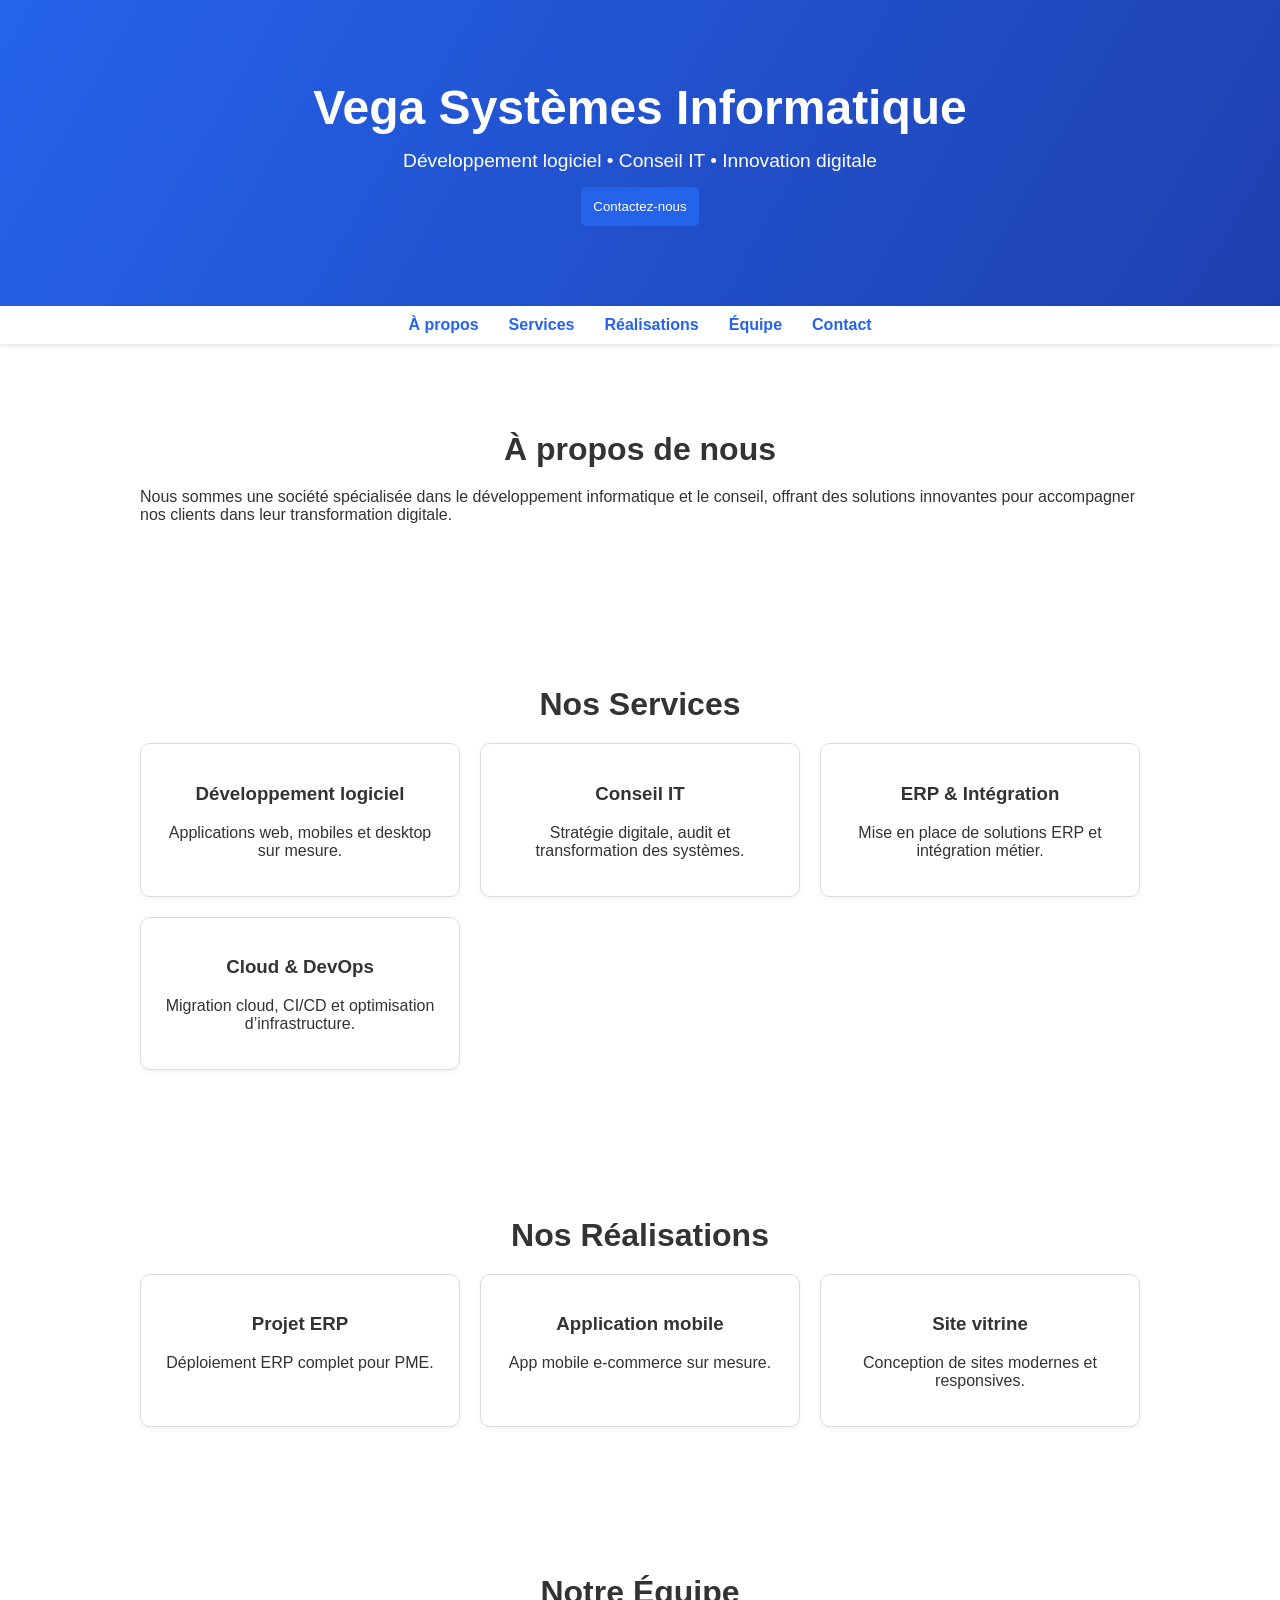
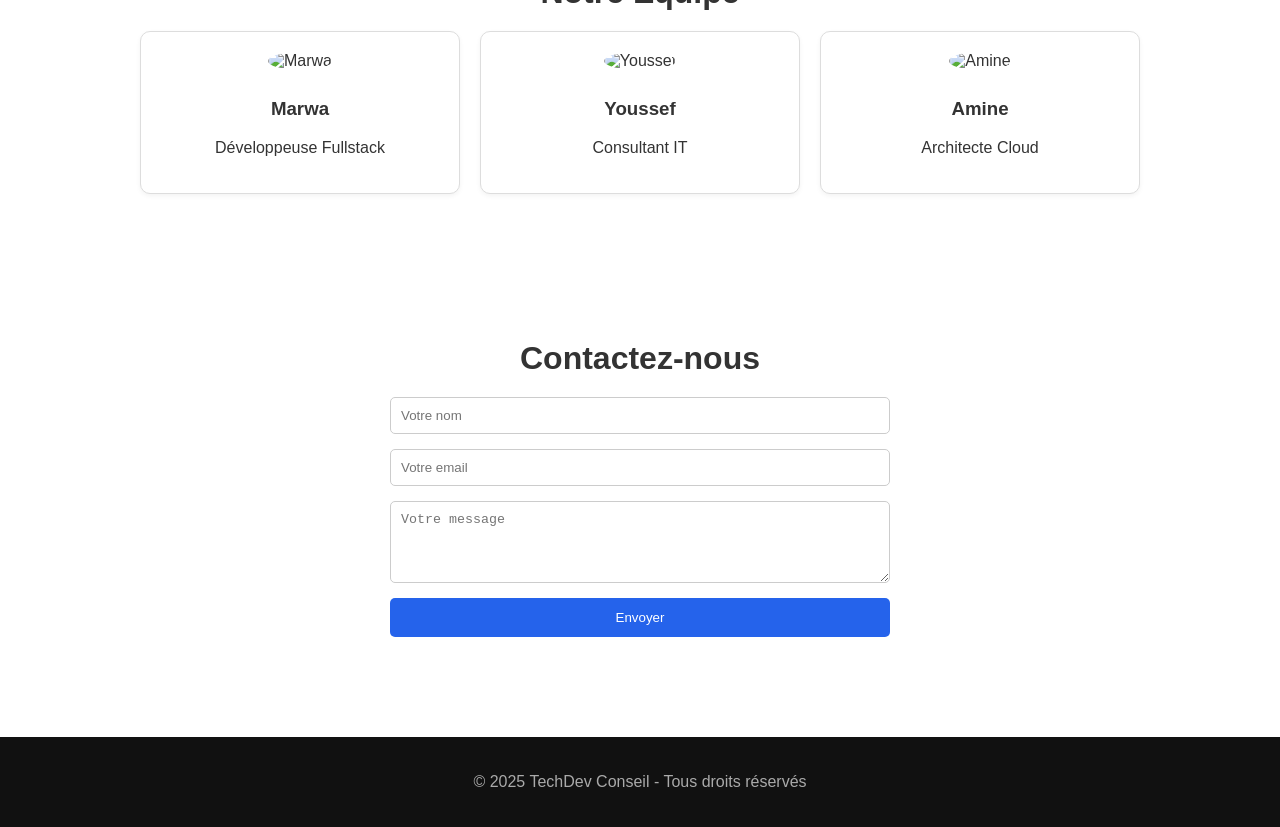
==== index.html @ 8010cc2e "Add files via upload" ====
<!DOCTYPE html>
<html lang="fr">
<head>
  <meta charset="UTF-8" />
  <meta name="viewport" content="width=device-width, initial-scale=1.0"/>
  <title>Vega Systèmes Informatique - Développement & Conseil IT</title>
  <style>
    body { margin:0; font-family: Arial, sans-serif; color:#333; }
    header { background:linear-gradient(120deg,#2563eb,#1e40af); color:white; padding:80px 20px; text-align:center; }
    header h1 { font-size:3em; margin:0; }
    header p { font-size:1.2em; margin:15px 0; }
    nav { position:sticky; top:0; background:white; box-shadow:0 2px 4px rgba(0,0,0,0.1); }
    nav ul { list-style:none; margin:0; padding:10px; display:flex; justify-content:center; }
    nav li { margin:0 15px; }
    nav a { text-decoration:none; color:#2563eb; font-weight:bold; }
    section { padding:60px 20px; max-width:1000px; margin:auto; }
    section h2 { text-align:center; font-size:2em; margin-bottom:20px; }
    .services, .portfolio, .team { display:grid; grid-template-columns:repeat(auto-fit,minmax(250px,1fr)); gap:20px; }
    .card { border:1px solid #ddd; border-radius:10px; padding:20px; text-align:center; background:white; box-shadow:0 2px 5px rgba(0,0,0,0.05); }
    .team img { width:100px; height:100px; border-radius:50%; object-fit:cover; margin-bottom:10px; }
    form { display:grid; gap:15px; max-width:500px; margin:auto; }
    input, textarea { padding:10px; border:1px solid #ccc; border-radius:5px; }
    button { padding:12px; background:#2563eb; color:white; border:none; border-radius:5px; cursor:pointer; }
    button:hover { background:#1e40af; }
    footer { background:#111; color:#aaa; text-align:center; padding:20px; margin-top:40px; }
  </style>
</head>
<body>

  <!-- Hero -->
  <header>
    <h1>Vega Systèmes Informatique</h1>
    <p>Développement logiciel • Conseil IT • Innovation digitale</p>
    <a href="#contact"><button>Contactez-nous</button></a>
  </header>

  <!-- Navigation -->
  <nav>
    <ul>
      <li><a href="#about">À propos</a></li>
      <li><a href="#services">Services</a></li>
      <li><a href="#portfolio">Réalisations</a></li>
      <li><a href="#team">Équipe</a></li>
      <li><a href="#contact">Contact</a></li>
    </ul>
  </nav>

  <!-- À propos -->
  <section id="about">
    <h2>À propos de nous</h2>
    <p>
      Nous sommes une société spécialisée dans le développement informatique et le conseil,
      offrant des solutions innovantes pour accompagner nos clients dans leur transformation digitale.
    </p>
  </section>

  <!-- Services -->
  <section id="services">
    <h2>Nos Services</h2>
    <div class="services">
      <div class="card">
        <h3>Développement logiciel</h3>
        <p>Applications web, mobiles et desktop sur mesure.</p>
      </div>
      <div class="card">
        <h3>Conseil IT</h3>
        <p>Stratégie digitale, audit et transformation des systèmes.</p>
      </div>
      <div class="card">
        <h3>ERP & Intégration</h3>
        <p>Mise en place de solutions ERP et intégration métier.</p>
      </div>
      <div class="card">
        <h3>Cloud & DevOps</h3>
        <p>Migration cloud, CI/CD et optimisation d’infrastructure.</p>
      </div>
    </div>
  </section>

  <!-- Portfolio -->
  <section id="portfolio">
    <h2>Nos Réalisations</h2>
    <div class="portfolio">
      <div class="card"><h3>Projet ERP</h3><p>Déploiement ERP complet pour PME.</p></div>
      <div class="card"><h3>Application mobile</h3><p>App mobile e-commerce sur mesure.</p></div>
      <div class="card"><h3>Site vitrine</h3><p>Conception de sites modernes et responsives.</p></div>
    </div>
  </section>

  <!-- Équipe -->
  <section id="team">
    <h2>Notre Équipe</h2>
    <div class="team">
      <div class="card">
        <img src="team1.jpg" alt="Marwa">
        <h3>Marwa</h3>
        <p>Développeuse Fullstack</p>
      </div>
      <div class="card">
        <img src="team2.jpg" alt="Youssef">
        <h3>Youssef</h3>
        <p>Consultant IT</p>
      </div>
      <div class="card">
        <img src="team3.jpg" alt="Amine">
        <h3>Amine</h3>
        <p>Architecte Cloud</p>
      </div>
    </div>
  </section>

  <!-- Contact -->
  <section id="contact">
    <h2>Contactez-nous</h2>
    <form>
      <input type="text" placeholder="Votre nom" required />
      <input type="email" placeholder="Votre email" required />
      <textarea placeholder="Votre message" rows="4"></textarea>
      <button type="submit">Envoyer</button>
    </form>
  </section>

  <!-- Footer -->
  <footer>
    <p>© 2025 TechDev Conseil - Tous droits réservés</p>
  </footer>

</body>
</html>
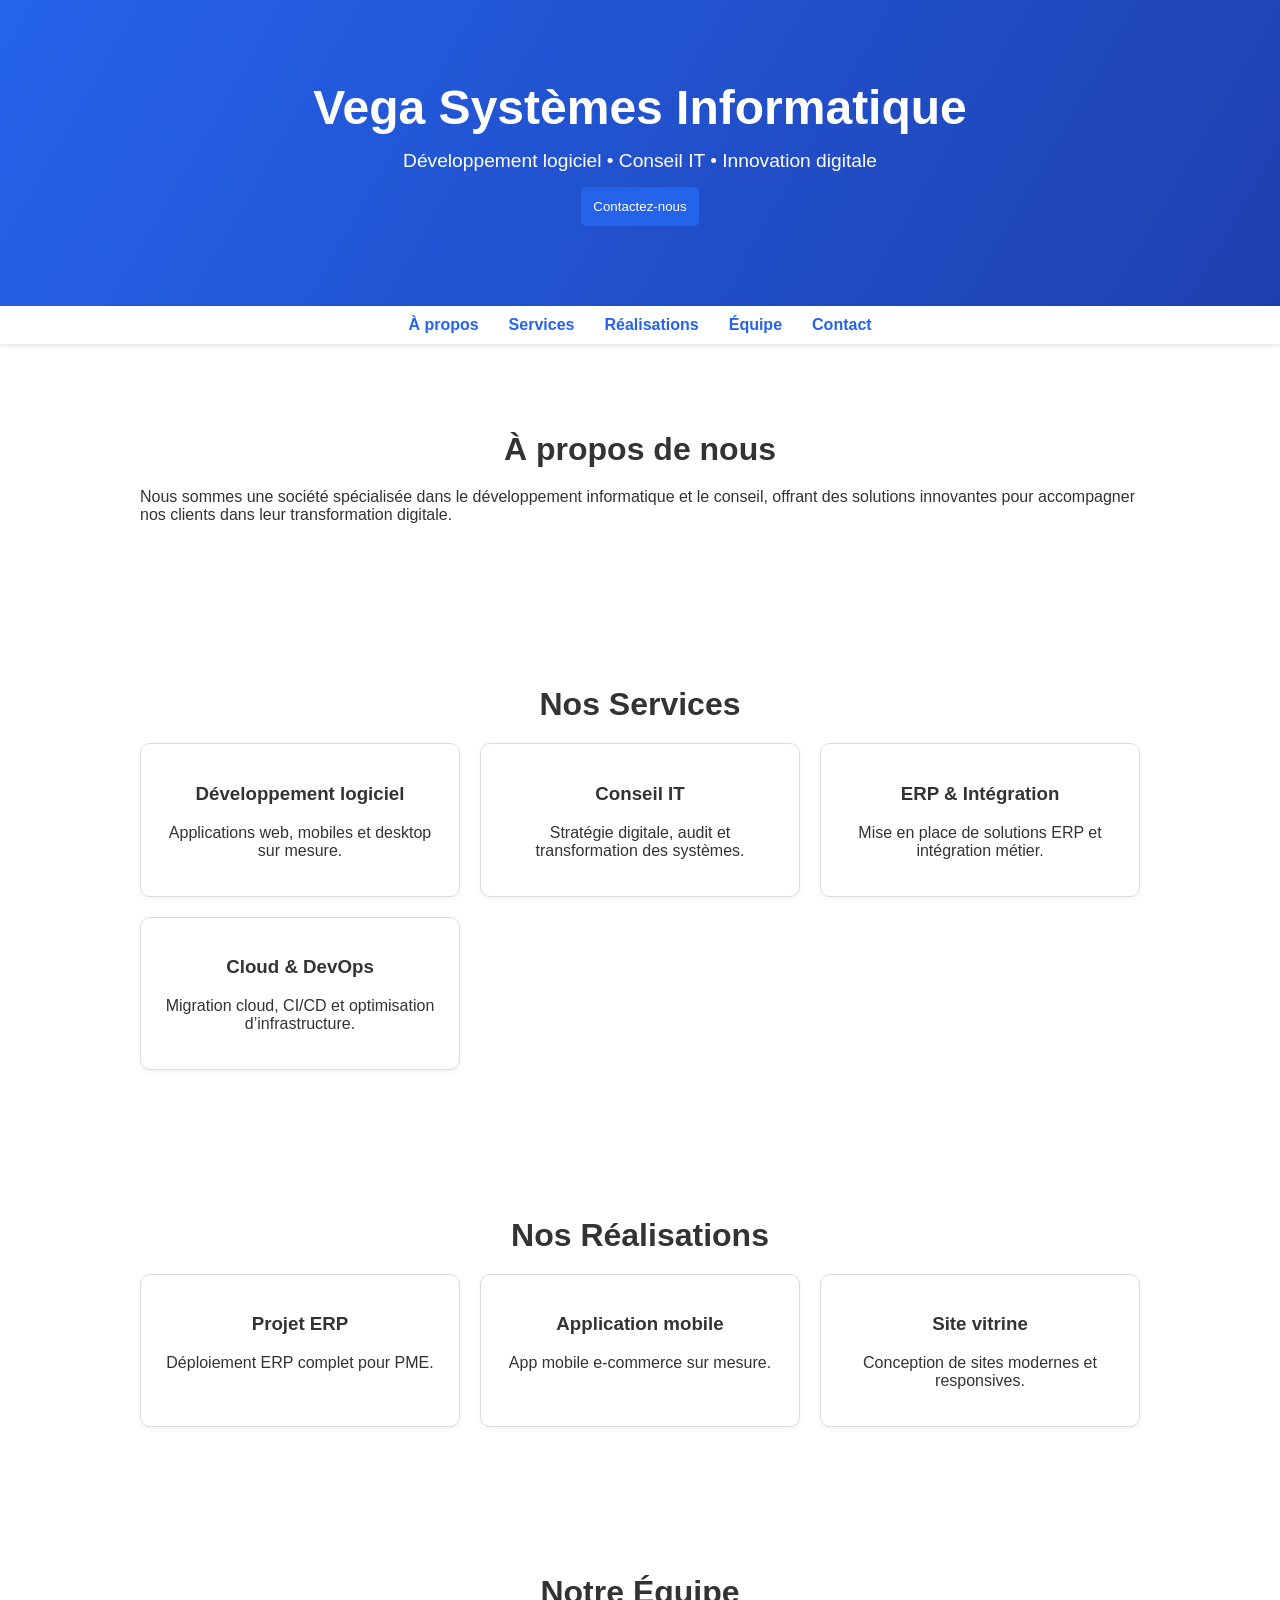
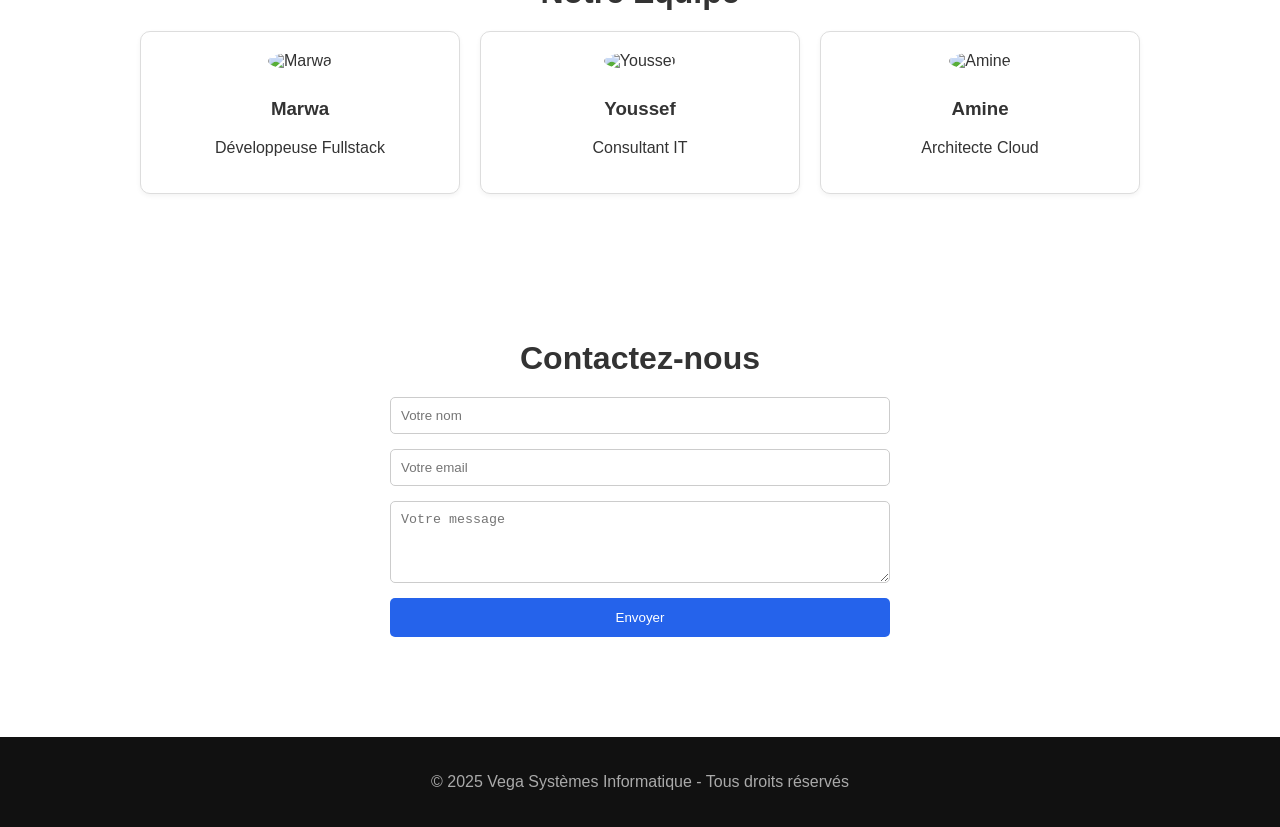
==== commit 681a9d02: "Modifier le tous droits" ====
--- a/index.html
+++ b/index.html
@@ -122,7 +122,7 @@
 
   <!-- Footer -->
   <footer>
-    <p>© 2025 TechDev Conseil - Tous droits réservés</p>
+    <p>© 2025 Vega Systèmes Informatique - Tous droits réservés</p>
   </footer>
 
 </body>
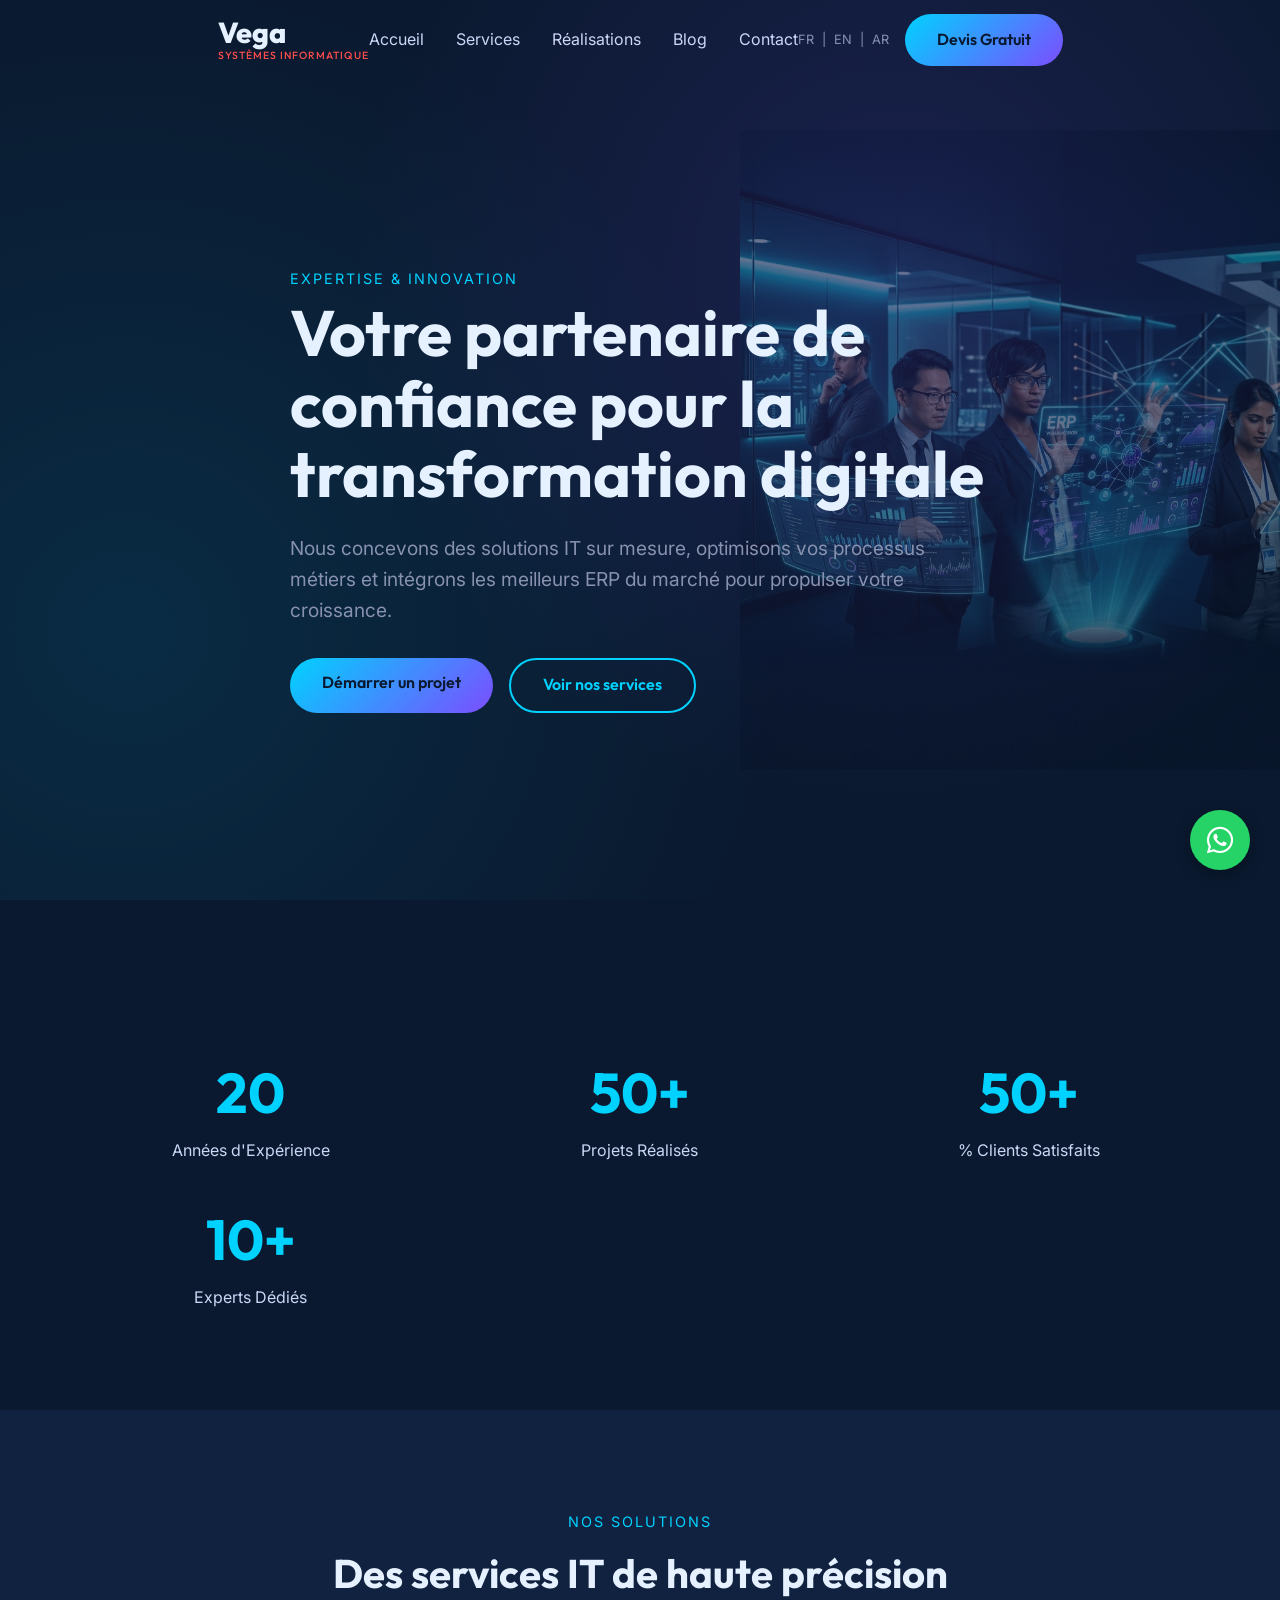
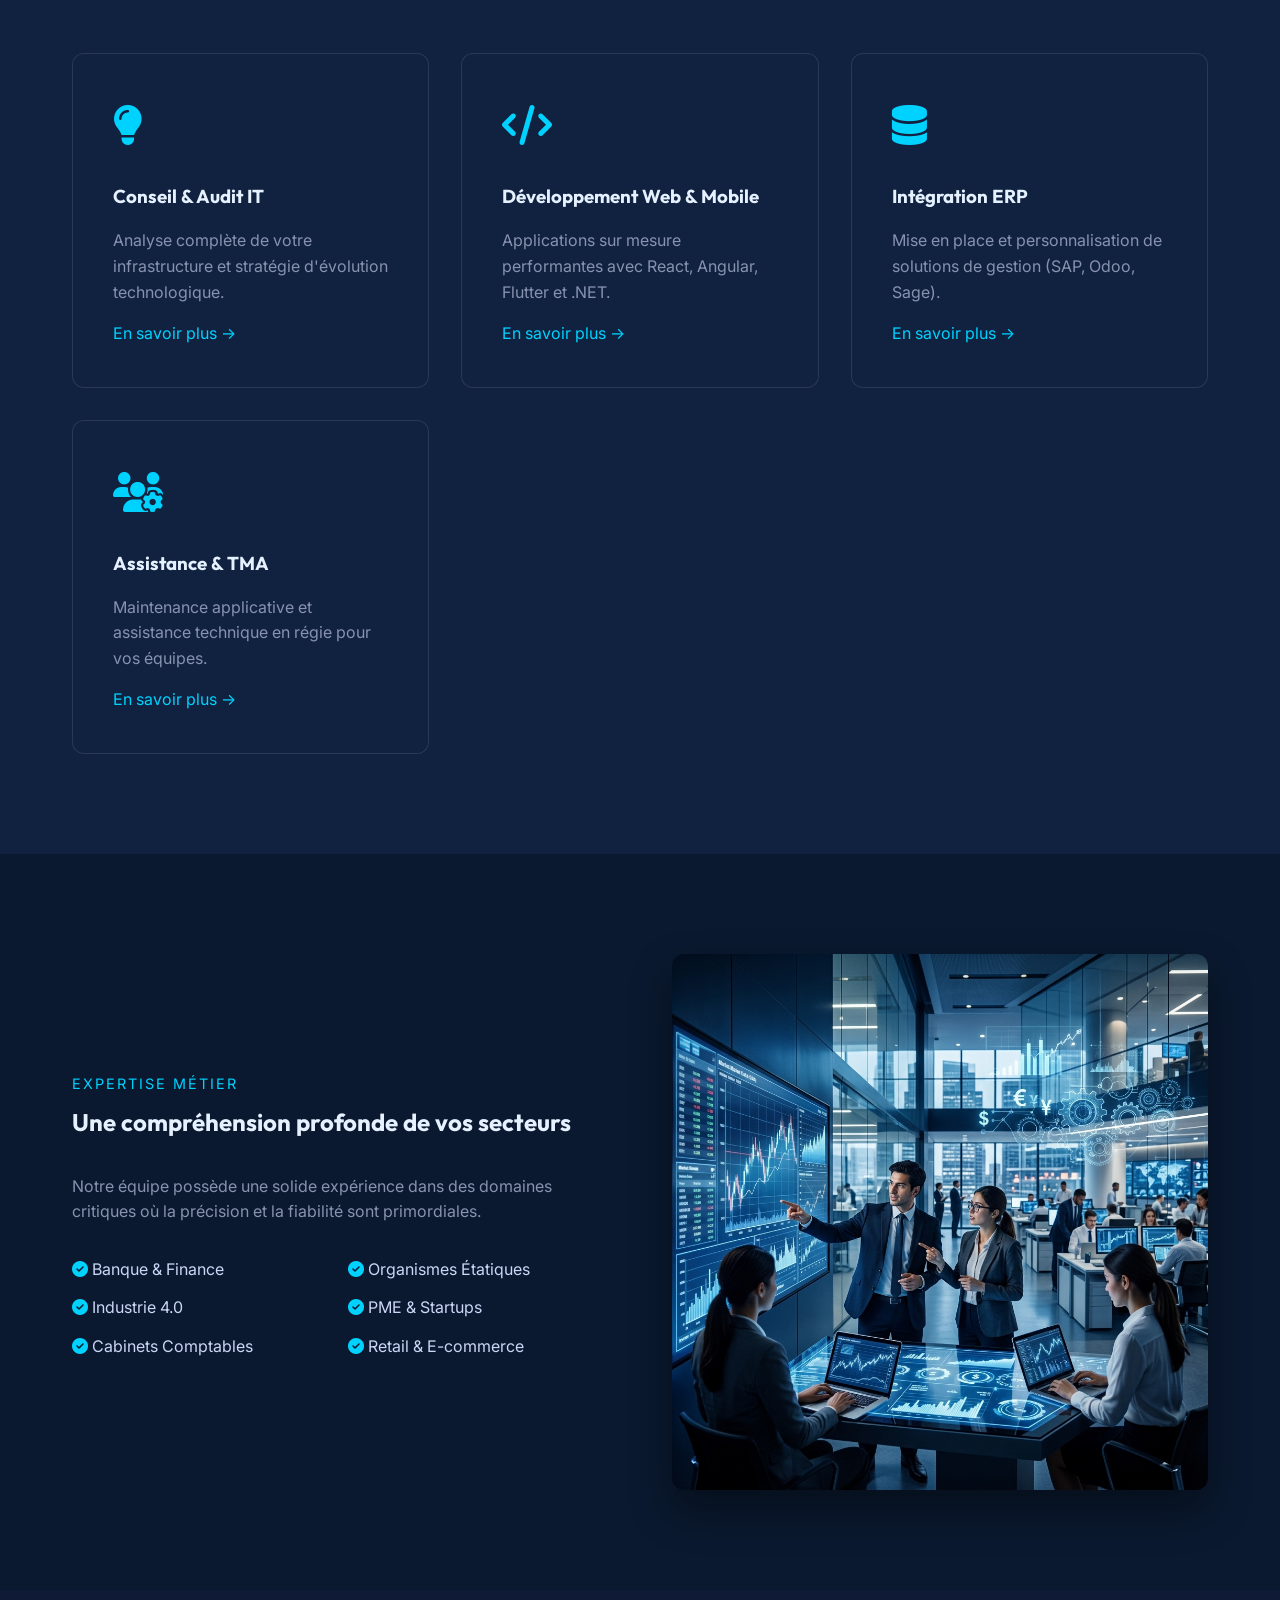
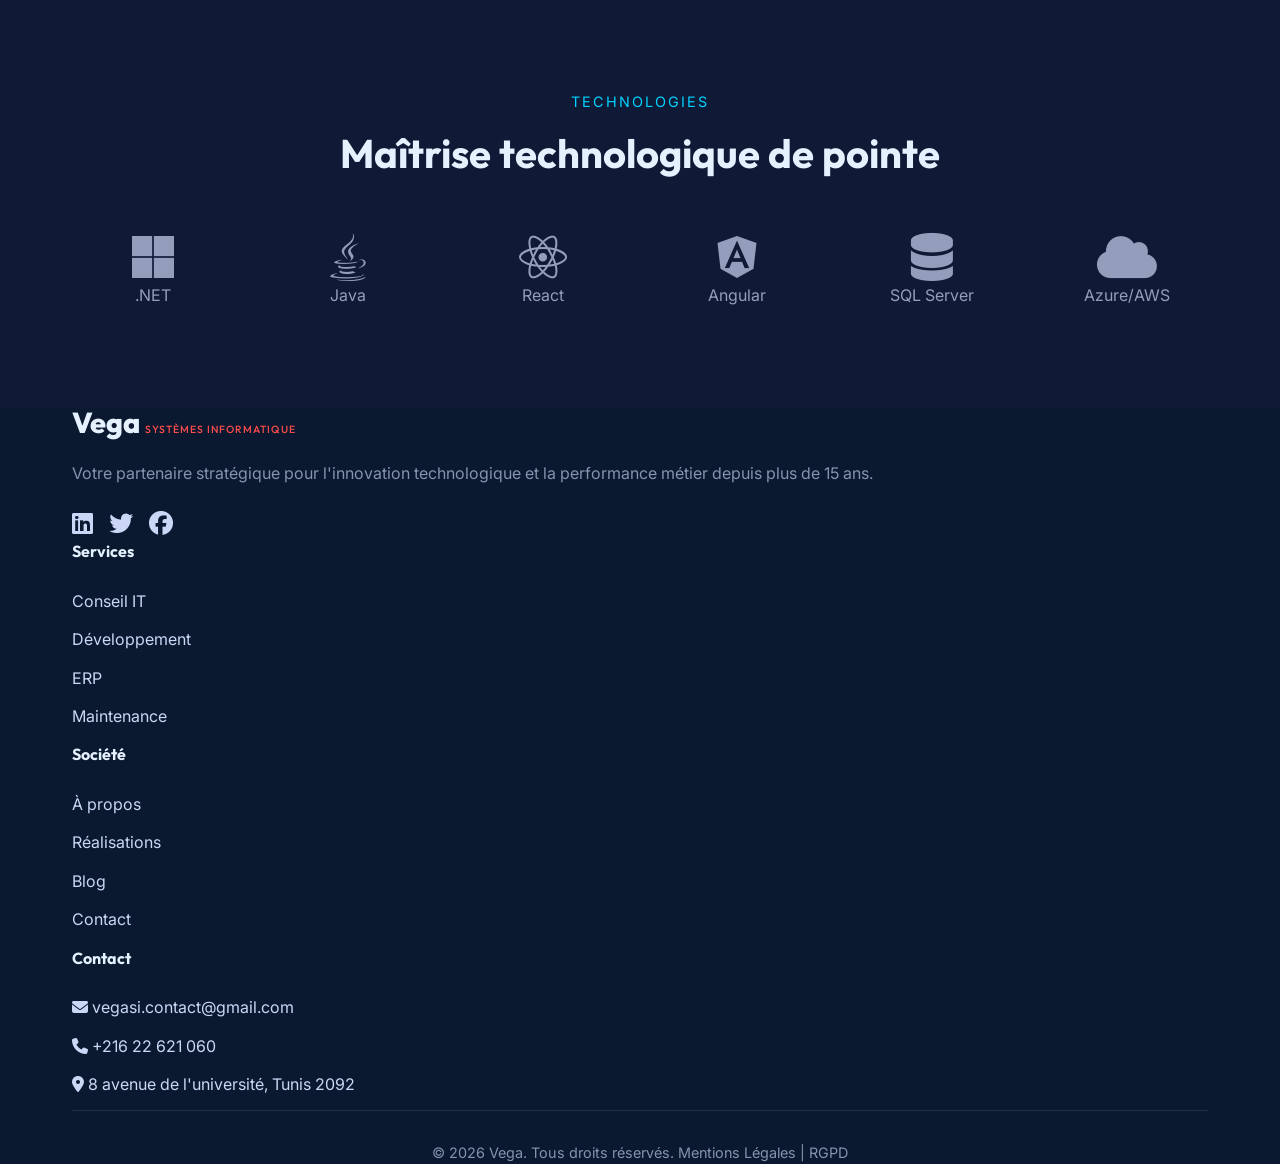
==== commit df2f933c: "modifier de site vega" ====
--- a/index.html
+++ b/index.html
@@ -1,129 +1,295 @@
-<!DOCTYPE html>
-<html lang="fr">
-<head>
-  <meta charset="UTF-8" />
-  <meta name="viewport" content="width=device-width, initial-scale=1.0"/>
-  <title>Vega Systèmes Informatique - Développement & Conseil IT</title>
-  <style>
-    body { margin:0; font-family: Arial, sans-serif; color:#333; }
-    header { background:linear-gradient(120deg,#2563eb,#1e40af); color:white; padding:80px 20px; text-align:center; }
-    header h1 { font-size:3em; margin:0; }
-    header p { font-size:1.2em; margin:15px 0; }
-    nav { position:sticky; top:0; background:white; box-shadow:0 2px 4px rgba(0,0,0,0.1); }
-    nav ul { list-style:none; margin:0; padding:10px; display:flex; justify-content:center; }
-    nav li { margin:0 15px; }
-    nav a { text-decoration:none; color:#2563eb; font-weight:bold; }
-    section { padding:60px 20px; max-width:1000px; margin:auto; }
-    section h2 { text-align:center; font-size:2em; margin-bottom:20px; }
-    .services, .portfolio, .team { display:grid; grid-template-columns:repeat(auto-fit,minmax(250px,1fr)); gap:20px; }
-    .card { border:1px solid #ddd; border-radius:10px; padding:20px; text-align:center; background:white; box-shadow:0 2px 5px rgba(0,0,0,0.05); }
-    .team img { width:100px; height:100px; border-radius:50%; object-fit:cover; margin-bottom:10px; }
-    form { display:grid; gap:15px; max-width:500px; margin:auto; }
-    input, textarea { padding:10px; border:1px solid #ccc; border-radius:5px; }
-    button { padding:12px; background:#2563eb; color:white; border:none; border-radius:5px; cursor:pointer; }
-    button:hover { background:#1e40af; }
-    footer { background:#111; color:#aaa; text-align:center; padding:20px; margin-top:40px; }
-  </style>
-</head>
-<body>
-
-  <!-- Hero -->
-  <header>
-    <h1>Vega Systèmes Informatique</h1>
-    <p>Développement logiciel • Conseil IT • Innovation digitale</p>
-    <a href="#contact"><button>Contactez-nous</button></a>
-  </header>
-
-  <!-- Navigation -->
-  <nav>
-    <ul>
-      <li><a href="#about">À propos</a></li>
-      <li><a href="#services">Services</a></li>
-      <li><a href="#portfolio">Réalisations</a></li>
-      <li><a href="#team">Équipe</a></li>
-      <li><a href="#contact">Contact</a></li>
-    </ul>
-  </nav>
-
-  <!-- À propos -->
-  <section id="about">
-    <h2>À propos de nous</h2>
-    <p>
-      Nous sommes une société spécialisée dans le développement informatique et le conseil,
-      offrant des solutions innovantes pour accompagner nos clients dans leur transformation digitale.
-    </p>
-  </section>
-
-  <!-- Services -->
-  <section id="services">
-    <h2>Nos Services</h2>
-    <div class="services">
-      <div class="card">
-        <h3>Développement logiciel</h3>
-        <p>Applications web, mobiles et desktop sur mesure.</p>
-      </div>
-      <div class="card">
-        <h3>Conseil IT</h3>
-        <p>Stratégie digitale, audit et transformation des systèmes.</p>
-      </div>
-      <div class="card">
-        <h3>ERP & Intégration</h3>
-        <p>Mise en place de solutions ERP et intégration métier.</p>
-      </div>
-      <div class="card">
-        <h3>Cloud & DevOps</h3>
-        <p>Migration cloud, CI/CD et optimisation d’infrastructure.</p>
-      </div>
-    </div>
-  </section>
-
-  <!-- Portfolio -->
-  <section id="portfolio">
-    <h2>Nos Réalisations</h2>
-    <div class="portfolio">
-      <div class="card"><h3>Projet ERP</h3><p>Déploiement ERP complet pour PME.</p></div>
-      <div class="card"><h3>Application mobile</h3><p>App mobile e-commerce sur mesure.</p></div>
-      <div class="card"><h3>Site vitrine</h3><p>Conception de sites modernes et responsives.</p></div>
-    </div>
-  </section>
-
-  <!-- Équipe -->
-  <section id="team">
-    <h2>Notre Équipe</h2>
-    <div class="team">
-      <div class="card">
-        <img src="team1.jpg" alt="Marwa">
-        <h3>Marwa</h3>
-        <p>Développeuse Fullstack</p>
-      </div>
-      <div class="card">
-        <img src="team2.jpg" alt="Youssef">
-        <h3>Youssef</h3>
-        <p>Consultant IT</p>
-      </div>
-      <div class="card">
-        <img src="team3.jpg" alt="Amine">
-        <h3>Amine</h3>
-        <p>Architecte Cloud</p>
-      </div>
-    </div>
-  </section>
-
-  <!-- Contact -->
-  <section id="contact">
-    <h2>Contactez-nous</h2>
-    <form>
-      <input type="text" placeholder="Votre nom" required />
-      <input type="email" placeholder="Votre email" required />
-      <textarea placeholder="Votre message" rows="4"></textarea>
-      <button type="submit">Envoyer</button>
-    </form>
-  </section>
-
-  <!-- Footer -->
-  <footer>
-    <p>© 2025 Vega Systèmes Informatique - Tous droits réservés</p>
-  </footer>
-
-</body>
-</html>
+<!DOCTYPE html>
+<html lang="fr">
+
+<head>
+    <meta charset="UTF-8">
+    <meta name="viewport" content="width=device-width, initial-scale=1.0">
+    <title>Vega | Transformation Digitale & Solutions IT Premium</title>
+
+    <!-- SEO Meta Tags -->
+    <meta name="description"
+        content="Vega accompagne les entreprises dans leur transformation digitale. Conseil IT, Audit, Développement d'applications sur mesure (Web, Mobile, Desktop) et expertise ERP.">
+    <meta name="keywords"
+        content="société informatique, développement web, ERP, audit informatique, transformation digitale, développement mobile, TMA, intégration ERP">
+    <meta name="author" content="Vega">
+
+    <!-- Open Graph / Social Media -->
+    <meta property="og:type" content="website">
+    <meta property="og:url" content="https://www.vega-it.com/">
+    <meta property="og:title" content="Vega | Partenaire de votre Transformation Digitale">
+    <meta property="og:description"
+        content="Expertise technique et métier pour PME, Banques et Industries. Développement sur mesure et solutions ERP.">
+    <meta property="og:image" content="assets/images/hero.png">
+
+    <!-- Favicon -->
+    <link rel="icon" type="image/png" href="assets/images/favicon.png">
+
+    <!-- Fonts & CSS -->
+    <link rel="stylesheet" href="assets/css/style.css">
+    <link rel="stylesheet" href="assets/css/animations.css">
+
+    <!-- Font Awesome for icons -->
+    <link rel="stylesheet" href="https://cdnjs.cloudflare.com/ajax/libs/font-awesome/6.4.0/css/all.min.css">
+
+    <!-- Schema.org JSON-LD -->
+    <script type="application/ld+json">
+    {
+      "@context": "https://schema.org",
+      "@type": "ProfessionalService",
+      "name": "Vega",
+      "image": "assets/images/hero.png",
+      "@id": "",
+      "url": "https://www.vega-it.com",
+      "telephone": "+21622621060",
+      "address": {
+        "@type": "PostalAddress",
+        "streetAddress": "8 avenue de l'université",
+        "addressLocality": "Tunis",
+        "postalCode": "2092",
+        "addressCountry": "TN"
+      },
+      "openingHoursSpecification": {
+        "@type": "OpeningHoursSpecification",
+        "dayOfWeek": [
+          "Monday",
+          "Tuesday",
+          "Wednesday",
+          "Thursday",
+          "Friday"
+        ],
+        "opens": "09:00",
+        "closes": "18:00"
+      },
+      "sameAs": [
+        "https://linkedin.com/company/vega-it"
+      ]
+    }
+    </script>
+</head>
+
+<body>
+
+    <!-- Header -->
+    <header>
+        <div class="container">
+            <nav>
+                <a href="index.html" class="logo">Vega <small>Systèmes Informatique</small></a>
+                <ul class="nav-links">
+                    <li><a href="index.html">Accueil</a></li>
+                    <li><a href="services.html">Services</a></li>
+                    <li><a href="projects.html">Réalisations</a></li>
+                    <li><a href="blog.html">Blog</a></li>
+                    <li><a href="contact.html">Contact</a></li>
+                </ul>
+                <div class="nav-cta" style="display: flex; align-items: center;">
+                    <div class="lang-switcher">
+                        <a href="#">FR</a> | <a href="#">EN</a> | <a href="#">AR</a>
+                    </div>
+                    <a href="contact.html" class="btn btn-primary">Devis Gratuit</a>
+                </div>
+            </nav>
+        </div>
+    </header>
+
+    <!-- Hero Section -->
+    <section class="hero">
+        <div class="container">
+            <div class="hero-content reveal">
+                <span class="section-subtitle" style="text-align: left;">Expertise & Innovation</span>
+                <h1>Votre partenaire de confiance pour la <span>transformation digitale</span></h1>
+                <p>Nous concevons des solutions IT sur mesure, optimisons vos processus métiers et intégrons les
+                    meilleurs ERP du marché pour propulser votre croissance.</p>
+                <div class="hero-btns">
+                    <a href="contact.html" class="btn btn-primary pulse">Démarrer un projet</a>
+                    <a href="services.html" class="btn btn-outline">Voir nos services</a>
+                </div>
+            </div>
+            <div class="hero-img-wrapper float-anim">
+                <img src="assets/images/hero.png" alt="Transformation Digitale IT">
+            </div>
+        </div>
+    </section>
+
+    <!-- Stats Section -->
+    <section class="section reveal">
+        <div class="container">
+            <div class="grid" style="text-align: center;">
+                <div class="stat-item">
+                    <h2 class="stat-number" data-target="15" style="font-size: 3.5rem; color: var(--primary);">20</h2>
+                    <p>Années d'Expérience</p>
+                </div>
+                <div class="stat-item">
+                    <h2 class="stat-number" data-target="150" style="font-size: 3.5rem; color: var(--primary);">50+</h2>
+                    <p>Projets Réalisés</p>
+                </div>
+                <div class="stat-item">
+                    <h2 class="stat-number" data-target="98" style="font-size: 3.5rem; color: var(--primary);">50+</h2>
+                    <p>% Clients Satisfaits</p>
+                </div>
+                <div class="stat-item">
+                    <h2 class="stat-number" data-target="25" style="font-size: 3.5rem; color: var(--primary);">10+</h2>
+                    <p>Experts Dédiés</p>
+                </div>
+            </div>
+        </div>
+    </section>
+
+    <!-- Services Overview -->
+    <section class="section" id="services" style="background: var(--bg-dark-alt);">
+        <div class="container">
+            <span class="section-subtitle">Nos Solutions</span>
+            <h2 class="section-title reveal">Des services IT de haute précision</h2>
+            <div class="grid">
+                <!-- Service 1 -->
+                <div class="card reveal delay-1 glass-hover">
+                    <div class="card-icon"><i class="fas fa-lightbulb"></i></div>
+                    <h3>Conseil & Audit IT</h3>
+                    <p>Analyse complète de votre infrastructure et stratégie d'évolution technologique.</p>
+                    <a href="services.html#conseil"
+                        style="color: var(--primary); display: inline-block; margin-top: 1rem;">En savoir plus →</a>
+                </div>
+                <!-- Service 2 -->
+                <div class="card reveal delay-2 glass-hover">
+                    <div class="card-icon"><i class="fas fa-code"></i></div>
+                    <h3>Développement Web & Mobile</h3>
+                    <p>Applications sur mesure performantes avec React, Angular, Flutter et .NET.</p>
+                    <a href="services.html#dev"
+                        style="color: var(--primary); display: inline-block; margin-top: 1rem;">En savoir plus →</a>
+                </div>
+                <!-- Service 3 -->
+                <div class="card reveal delay-3 glass-hover">
+                    <div class="card-icon"><i class="fas fa-database"></i></div>
+                    <h3>Intégration ERP</h3>
+                    <p>Mise en place et personnalisation de solutions de gestion (SAP, Odoo, Sage).</p>
+                    <a href="services.html#erp"
+                        style="color: var(--primary); display: inline-block; margin-top: 1rem;">En savoir plus →</a>
+                </div>
+                <!-- Service 4 -->
+                <div class="card reveal delay-4 glass-hover">
+                    <div class="card-icon"><i class="fas fa-users-cog"></i></div>
+                    <h3>Assistance & TMA</h3>
+                    <p>Maintenance applicative et assistance technique en régie pour vos équipes.</p>
+                    <a href="services.html#tma"
+                        style="color: var(--primary); display: inline-block; margin-top: 1rem;">En savoir plus →</a>
+                </div>
+            </div>
+        </div>
+    </section>
+
+    <!-- Expertise Métiers -->
+    <section class="section">
+        <div class="container">
+            <div style="display: flex; align-items: center; gap: 4rem; flex-wrap: wrap;">
+                <div style="flex: 1; min-width: 300px;" class="reveal">
+                    <span class="section-subtitle" style="text-align: left;">Expertise Métier</span>
+                    <h2 style="margin-bottom: 2rem;">Une compréhension profonde de vos secteurs</h2>
+                    <p style="margin-bottom: 2rem; color: var(--text-dim);">Notre équipe possède une solide expérience
+                        dans des domaines critiques où la précision et la fiabilité sont primordiales.</p>
+                    <ul class="footer-links" style="columns: 2;">
+                        <li><i class="fas fa-check-circle" style="color: var(--primary);"></i> Banque & Finance</li>
+                        <li><i class="fas fa-check-circle" style="color: var(--primary);"></i> Industrie 4.0</li>
+                        <li><i class="fas fa-check-circle" style="color: var(--primary);"></i> Cabinets Comptables</li>
+                        <li><i class="fas fa-check-circle" style="color: var(--primary);"></i> Organismes Étatiques</li>
+                        <li><i class="fas fa-check-circle" style="color: var(--primary);"></i> PME & Startups</li>
+                        <li><i class="fas fa-check-circle" style="color: var(--primary);"></i> Retail & E-commerce</li>
+                    </ul>
+                </div>
+                <div style="flex: 1; min-width: 300px;" class="reveal delay-2">
+                    <img src="assets/images/expertise.png" alt="Secteurs d'activité"
+                        style="border-radius: var(--border-radius); box-shadow: 0 20px 40px rgba(0,0,0,0.4);">
+                </div>
+            </div>
+        </div>
+    </section>
+
+    <!-- Tech Stack -->
+    <section class="section" style="background: rgba(124, 77, 255, 0.03);">
+        <div class="container" style="text-align: center;">
+            <span class="section-subtitle">Technologies</span>
+            <h2 class="section-title reveal">Maîtrise technologique de pointe</h2>
+            <div class="grid" style="grid-template-columns: repeat(6, 1fr); align-items: center; opacity: 0.7;">
+                <div class="reveal delay-1"><i class="fab fa-microsoft" style="font-size: 3rem;"></i>
+                    <p>.NET</p>
+                </div>
+                <div class="reveal delay-2"><i class="fab fa-java" style="font-size: 3rem;"></i>
+                    <p>Java</p>
+                </div>
+                <div class="reveal delay-3"><i class="fab fa-react" style="font-size: 3rem;"></i>
+                    <p>React</p>
+                </div>
+                <div class="reveal delay-4"><i class="fab fa-angular" style="font-size: 3rem;"></i>
+                    <p>Angular</p>
+                </div>
+                <div class="reveal delay-1"><i class="fas fa-database" style="font-size: 3rem;"></i>
+                    <p>SQL Server</p>
+                </div>
+                <div class="reveal delay-2"><i class="fas fa-cloud" style="font-size: 3rem;"></i>
+                    <p>Azure/AWS</p>
+                </div>
+            </div>
+        </div>
+    </section>
+
+    <!-- Footer -->
+    <footer>
+        <div class="container">
+            <div class="footer-grid">
+                <div class="footer-col">
+                    <a href="index.html" class="logo" style="display: block; margin-bottom: 1.5rem;">Vega
+                        <small>Systèmes Informatique</small></a>
+                    <p>Votre partenaire stratégique pour l'innovation technologique et la performance métier depuis plus
+                        de 15 ans.</p>
+                    <div style="margin-top: 1.5rem; display: flex; gap: 1rem;">
+                        <a href="#"><i class="fab fa-linkedin" style="font-size: 1.5rem;"></i></a>
+                        <a href="#"><i class="fab fa-twitter" style="font-size: 1.5rem;"></i></a>
+                        <a href="#"><i class="fab fa-facebook" style="font-size: 1.5rem;"></i></a>
+                    </div>
+                </div>
+                <div class="footer-col">
+                    <h4>Services</h4>
+                    <ul class="footer-links">
+                        <li><a href="services.html#conseil">Conseil IT</a></li>
+                        <li><a href="services.html#dev">Développement</a></li>
+                        <li><a href="services.html#erp">ERP</a></li>
+                        <li><a href="services.html#tma">Maintenance</a></li>
+                    </ul>
+                </div>
+                <div class="footer-col">
+                    <h4>Société</h4>
+                    <ul class="footer-links">
+                        <li><a href="#">À propos</a></li>
+                        <li><a href="projects.html">Réalisations</a></li>
+                        <li><a href="blog.html">Blog</a></li>
+                        <li><a href="contact.html">Contact</a></li>
+                    </ul>
+                </div>
+                <div class="footer-col">
+                    <h4>Contact</h4>
+                    <ul class="footer-links">
+                        <li><i class="fas fa-envelope"></i> vegasi.contact@gmail.com</li>
+                        <li><i class="fas fa-phone"></i> +216 22 621 060</li>
+                        <li><i class="fas fa-map-marker-alt"></i> 8 avenue de l'université, Tunis 2092</li>
+                    </ul>
+                </div>
+            </div>
+            <div class="footer-bottom">
+                <p>&copy; 2026 Vega. Tous droits réservés. <a href="#">Mentions Légales</a> | <a href="#">RGPD</a></p>
+            </div>
+        </div>
+    </footer>
+
+    <!-- WhatsApp Button -->
+    <a href="https://wa.me/21622621060" class="whatsapp-float" target="_blank">
+        <i class="fab fa-whatsapp"></i>
+    </a>
+
+    <!-- Back to Top -->
+    <a href="#" id="backToTop" style="position: fixed; bottom: 100px; right: 30px; display: none;"><i
+            class="fas fa-chevron-up"></i></a>
+
+    <!-- Scripts -->
+    <script src="assets/js/main.js"></script>
+    <script src="assets/js/animations.js"></script>
+</body>
+
+</html>
--- a/assets/css/style.css
+++ b/assets/css/style.css
@@ -0,0 +1,397 @@
+/* 
+   SiteVega - Premium IT Corporate Design System
+   Modern Vanilla CSS
+*/
+
+@import url('https://fonts.googleapis.com/css2?family=Outfit:wght@300;400;500;600;700&family=Inter:wght@300;400;500;600&display=swap');
+
+:root {
+    /* Color Palette - Premium Navy & Tech Cyan/Violet */
+    --primary: #00d2ff;
+    --primary-alt: #7c4dff;
+    --bg-dark: #0a192f;
+    --bg-dark-alt: #112240;
+    --text-main: #ccd6f6;
+    --text-bright: #e6f1ff;
+    --text-dim: #8892b0;
+    --glass: rgba(255, 255, 255, 0.05);
+    --glass-border: rgba(255, 255, 255, 0.1);
+    
+    /* Layout */
+    --container-width: 1200px;
+    --header-height: 80px;
+    --border-radius: 12px;
+    --transition: all 0.3s cubic-bezier(0.645, 0.045, 0.355, 1);
+}
+
+/* Base Styles */
+* {
+    margin: 0;
+    padding: 0;
+    box-sizing: border-box;
+}
+
+html {
+    scroll-behavior: smooth;
+}
+
+body {
+    background-color: var(--bg-dark);
+    color: var(--text-main);
+    font-family: 'Inter', sans-serif;
+    line-height: 1.6;
+    overflow-x: hidden;
+}
+
+h1, h2, h3, h4, .font-heading {
+    font-family: 'Outfit', sans-serif;
+    color: var(--text-bright);
+    font-weight: 700;
+}
+
+a {
+    text-decoration: none;
+    color: inherit;
+    transition: var(--transition);
+}
+
+ul {
+    list-style: none;
+}
+
+img {
+    max-width: 100%;
+    display: block;
+}
+
+.container {
+    max-width: var(--container-width);
+    margin: 0 auto;
+    padding: 0 2rem;
+}
+
+/* Typography Helpers */
+.section-title {
+    font-size: 2.5rem;
+    margin-bottom: 1rem;
+    text-align: center;
+}
+
+.section-subtitle {
+    color: var(--primary);
+    text-transform: uppercase;
+    letter-spacing: 2px;
+    font-size: 0.9rem;
+    display: block;
+    text-align: center;
+    margin-bottom: 0.5rem;
+}
+
+/* Buttons */
+.btn {
+    display: inline-block;
+    padding: 0.8rem 2rem;
+    border-radius: 50px;
+    font-weight: 600;
+    cursor: pointer;
+    border: none;
+    font-family: 'Outfit', sans-serif;
+    font-size: 1rem;
+    transition: var(--transition);
+}
+
+.btn-primary {
+    background: linear-gradient(135deg, var(--primary), var(--primary-alt));
+    color: var(--bg-dark);
+}
+
+.btn-primary:hover {
+    transform: translateY(-3px);
+    box-shadow: 0 10px 20px rgba(0, 210, 255, 0.3);
+}
+
+.btn-outline {
+    background: transparent;
+    border: 2px solid var(--primary);
+    color: var(--primary);
+}
+
+.btn-outline:hover {
+    background: rgba(0, 210, 255, 0.1);
+    transform: translateY(-3px);
+}
+
+/* Header & Nav */
+header {
+    height: var(--header-height);
+    display: flex;
+    align-items: center;
+    position: fixed;
+    top: 0;
+    width: 100%;
+    z-index: 1000;
+    transition: var(--transition);
+}
+
+header.scrolled {
+    background: rgba(10, 25, 47, 0.85);
+    backdrop-filter: blur(10px);
+    height: 70px;
+    box-shadow: 0 10px 30px -10px rgba(2, 12, 27, 0.7);
+}
+
+nav {
+    display: flex;
+    justify-content: space-between;
+    align-items: center;
+    width: 100%;
+}
+
+.logo {
+    font-family: 'Outfit', sans-serif;
+    font-size: 1.8rem;
+    font-weight: 800;
+    color: var(--text-bright);
+    display: flex;
+    flex-direction: column;
+    line-height: 1;
+}
+
+.logo small {
+    font-size: 0.65rem;
+    color: #ff4d4d;
+    font-weight: 500;
+    text-transform: uppercase;
+    letter-spacing: 1px;
+    margin-top: 4px;
+}
+
+.nav-links {
+    display: flex;
+    gap: 2rem;
+}
+
+.lang-switcher {
+    display: flex;
+    gap: 0.5rem;
+    font-size: 0.8rem;
+    margin-right: 1rem;
+    color: var(--text-dim);
+}
+
+.lang-switcher a:hover {
+    color: var(--primary);
+}
+
+.nav-links a:hover {
+    color: var(--primary);
+}
+
+.menu-btn {
+    display: none;
+    font-size: 1.5rem;
+    color: var(--text-bright);
+    cursor: pointer;
+    z-index: 1001;
+}
+
+/* Hero Section */
+.hero {
+    height: 100vh;
+    display: flex;
+    align-items: center;
+    position: relative;
+    padding-top: var(--header-height);
+    background: radial-gradient(circle at 70% 30%, rgba(124, 77, 255, 0.15) 0%, transparent 50%),
+                radial-gradient(circle at 10% 70%, rgba(0, 210, 255, 0.1) 0%, transparent 50%);
+}
+
+.hero-content {
+    max-width: 700px;
+}
+
+.hero h1 {
+    font-size: clamp(2.5rem, 6vw, 4rem);
+    line-height: 1.1;
+    margin-bottom: 1.5rem;
+}
+
+.hero p {
+    font-size: 1.2rem;
+    color: var(--text-dim);
+    margin-bottom: 2rem;
+}
+
+.hero-btns {
+    display: flex;
+    gap: 1rem;
+}
+
+.hero-img-wrapper {
+    position: absolute;
+    right: -100px;
+    top: 50%;
+    transform: translateY(-50%);
+    width: 50%;
+    opacity: 0.4;
+    z-index: -1;
+}
+
+/* Cards & Sections */
+.section {
+    padding: 100px 0;
+}
+
+.grid {
+    display: grid;
+    grid-template-columns: repeat(auto-fit, minmax(280px, 1fr));
+    gap: 2rem;
+    margin-top: 3rem;
+}
+
+.card {
+    background: var(--bg-dark-alt);
+    padding: 2.5rem;
+    border-radius: var(--border-radius);
+    border: 1px solid var(--glass-border);
+    transition: var(--transition);
+    position: relative;
+    overflow: hidden;
+}
+
+.card:hover {
+    transform: translateY(-10px);
+    border-color: var(--primary);
+}
+
+.card-icon {
+    font-size: 2.5rem;
+    color: var(--primary);
+    margin-bottom: 1.5rem;
+}
+
+.card h3 {
+    margin-bottom: 1rem;
+}
+
+.card p {
+    color: var(--text-dim);
+}
+
+/* WhatsApp Floating Button */
+.whatsapp-float {
+    position: fixed;
+    bottom: 30px;
+    right: 30px;
+    width: 60px;
+    height: 60px;
+    background-color: #25d366;
+    border-radius: 50%;
+    display: flex;
+    justify-content: center;
+    align-items: center;
+    color: white;
+    font-size: 30px;
+    box-shadow: 0 4px 15px rgba(0,0,0,0.3);
+    z-index: 1000;
+    transition: var(--transition);
+}
+
+.whatsapp-float:hover {
+    transform: scale(1.1);
+}
+
+#backToTop {
+    position: fixed;
+    bottom: 100px;
+    right: 30px;
+    width: 45px;
+    height: 45px;
+    background: var(--bg-dark-alt);
+    border: 1px solid var(--primary);
+    border-radius: 50%;
+    display: flex;
+    justify-content: center;
+    align-items: center;
+    color: var(--primary);
+    z-index: 1000;
+    transition: var(--transition);
+}
+
+#backToTop:hover {
+    background: var(--primary);
+    color: var(--bg-dark);
+    transform: translateY(-5px);
+}
+    background: #020c1b;
+    padding: 80px 0 30px;
+}
+
+.footer-grid {
+    display: grid;
+    grid-template-columns: 2fr 1fr 1fr 1.5fr;
+    gap: 4rem;
+    margin-bottom: 50px;
+}
+
+.footer-col h4 {
+    margin-bottom: 1.5rem;
+}
+
+.footer-col p {
+    color: var(--text-dim);
+}
+
+.footer-links li {
+    margin-bottom: 0.8rem;
+}
+
+.footer-bottom {
+    text-align: center;
+    padding-top: 30px;
+    border-top: 1px solid var(--glass-border);
+    color: var(--text-dim);
+    font-size: 0.9rem;
+}
+
+/* Responsive */
+@media (max-width: 992px) {
+    .hero-img-wrapper {
+        width: 80%;
+        right: -10%;
+    }
+    .footer-grid {
+        grid-template-columns: 1fr 1fr;
+    }
+}
+
+@media (max-width: 768px) {
+    .menu-btn {
+        display: block;
+    }
+    .nav-links {
+        display: flex;
+        flex-direction: column;
+        position: fixed;
+        top: 0;
+        right: -100%;
+        width: 80%;
+        height: 100vh;
+        background: var(--bg-dark-alt);
+        padding: 100px 2rem;
+        transition: var(--transition);
+        box-shadow: -10px 0 30px rgba(0,0,0,0.5);
+    }
+    .nav-links.active {
+        right: 0;
+    }
+    .hero {
+        text-align: center;
+    }
+    .hero-btns {
+        justify-content: center;
+    }
+    .footer-grid {
+        grid-template-columns: 1fr;
+    }
+}
--- a/assets/css/animations.css
+++ b/assets/css/animations.css
@@ -0,0 +1,75 @@
+/* 
+   SiteVega - Fluid Animations
+   Minimalist & Premium
+*/
+
+/* Reveal on scroll */
+.reveal {
+    opacity: 0;
+    transform: translateY(30px);
+    transition: all 0.8s cubic-bezier(0.5, 0, 0, 1);
+}
+
+.reveal.active {
+    opacity: 1;
+    transform: translateY(0);
+}
+
+/* Stagger delays */
+.delay-1 { transition-delay: 0.1s; }
+.delay-2 { transition-delay: 0.2s; }
+.delay-3 { transition-delay: 0.3s; }
+.delay-4 { transition-delay: 0.4s; }
+
+/* Micro-animations */
+@keyframes float {
+    0% { transform: translateY(0px); }
+    50% { transform: translateY(-10px); }
+    100% { transform: translateY(0px); }
+}
+
+.float-anim {
+    animation: float 4s ease-in-out infinite;
+}
+
+@keyframes pulse-cyan {
+    0% { box-shadow: 0 0 0 0 rgba(0, 210, 255, 0.4); }
+    70% { box-shadow: 0 0 0 15px rgba(0, 210, 255, 0); }
+    100% { box-shadow: 0 0 0 0 rgba(0, 210, 255, 0); }
+}
+
+.pulse {
+    animation: pulse-cyan 2s infinite;
+}
+
+/* Loading Bar */
+.loader-bar {
+    position: fixed;
+    top: 0;
+    left: 0;
+    height: 3px;
+    background: var(--primary);
+    width: 0;
+    z-index: 2000;
+    transition: width 0.4s ease;
+}
+
+/* Glass Hover */
+.glass-hover {
+    position: relative;
+}
+
+.glass-hover::after {
+    content: '';
+    position: absolute;
+    top: 0;
+    left: -100%;
+    width: 100%;
+    height: 100%;
+    background: linear-gradient(90deg, transparent, rgba(255,255,255,0.05), transparent);
+    transition: 0.5s;
+}
+
+.glass-hover:hover::after {
+    left: 100%;
+}
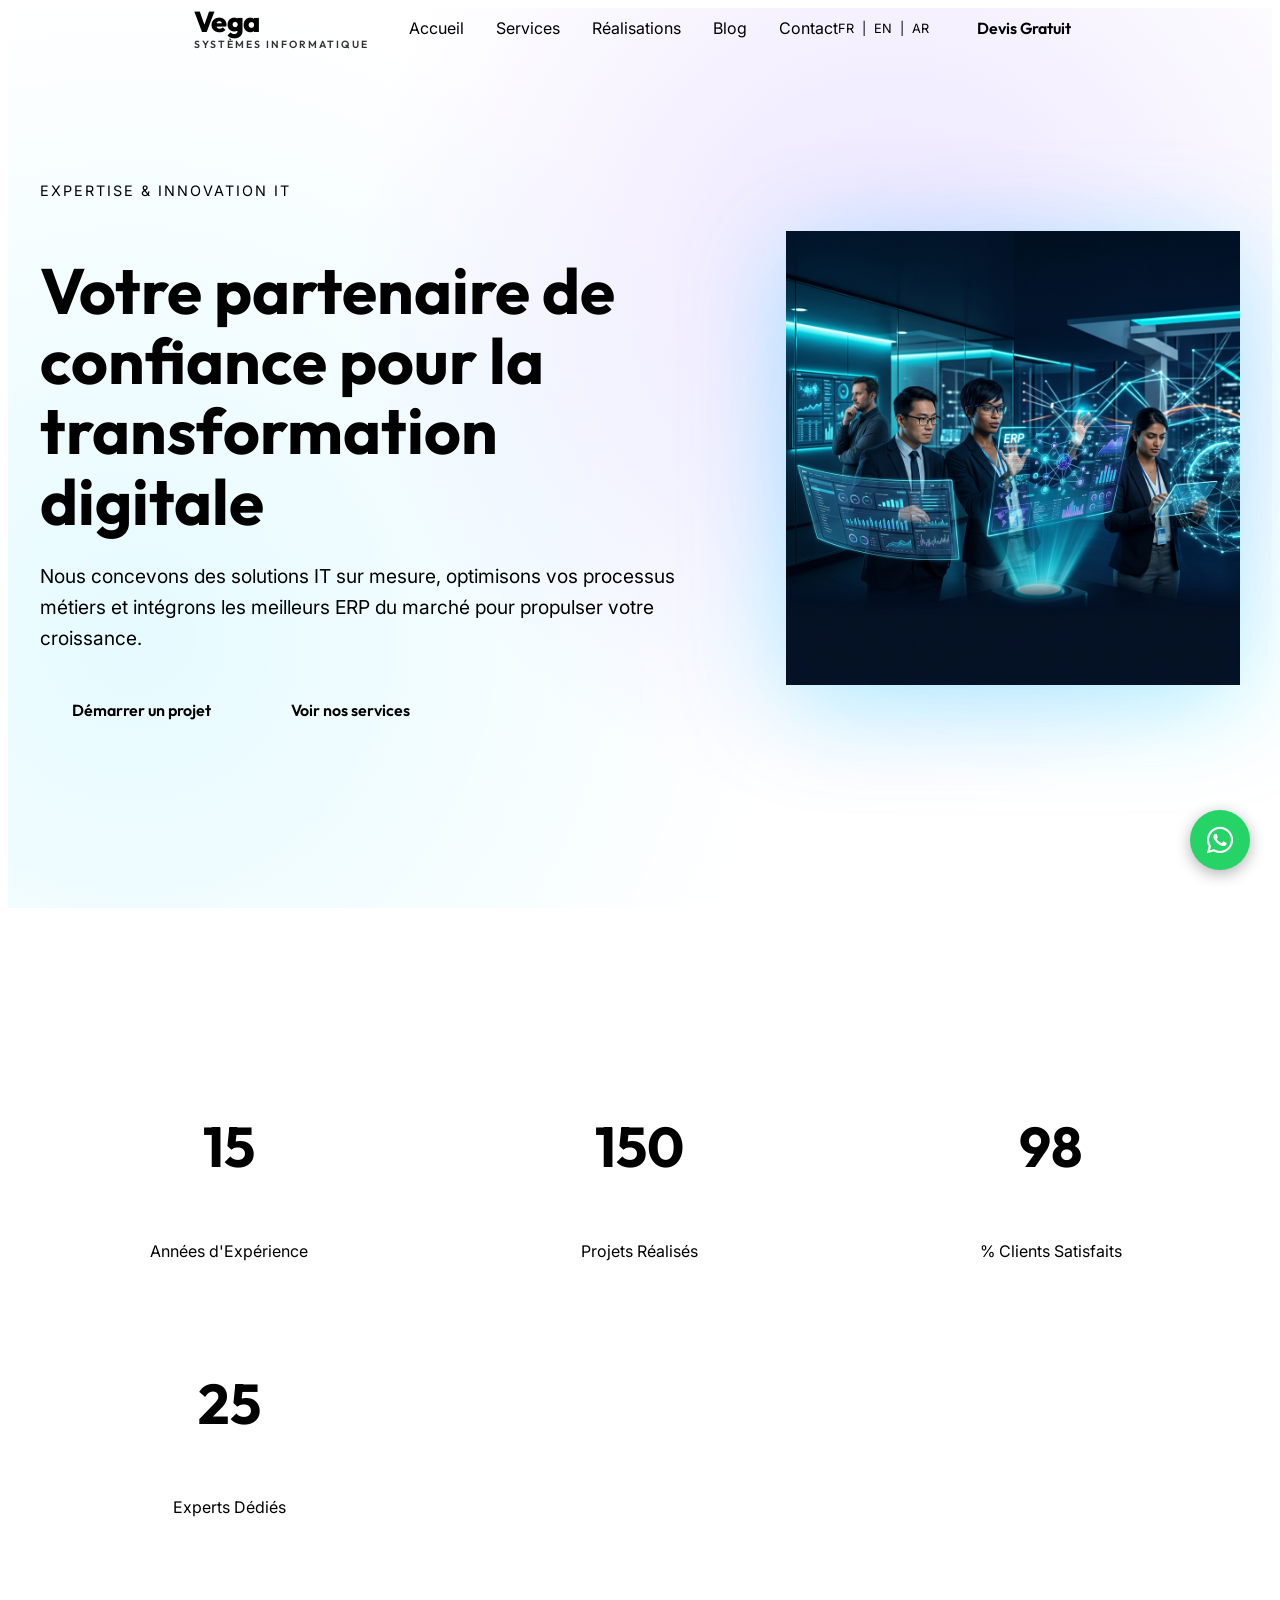
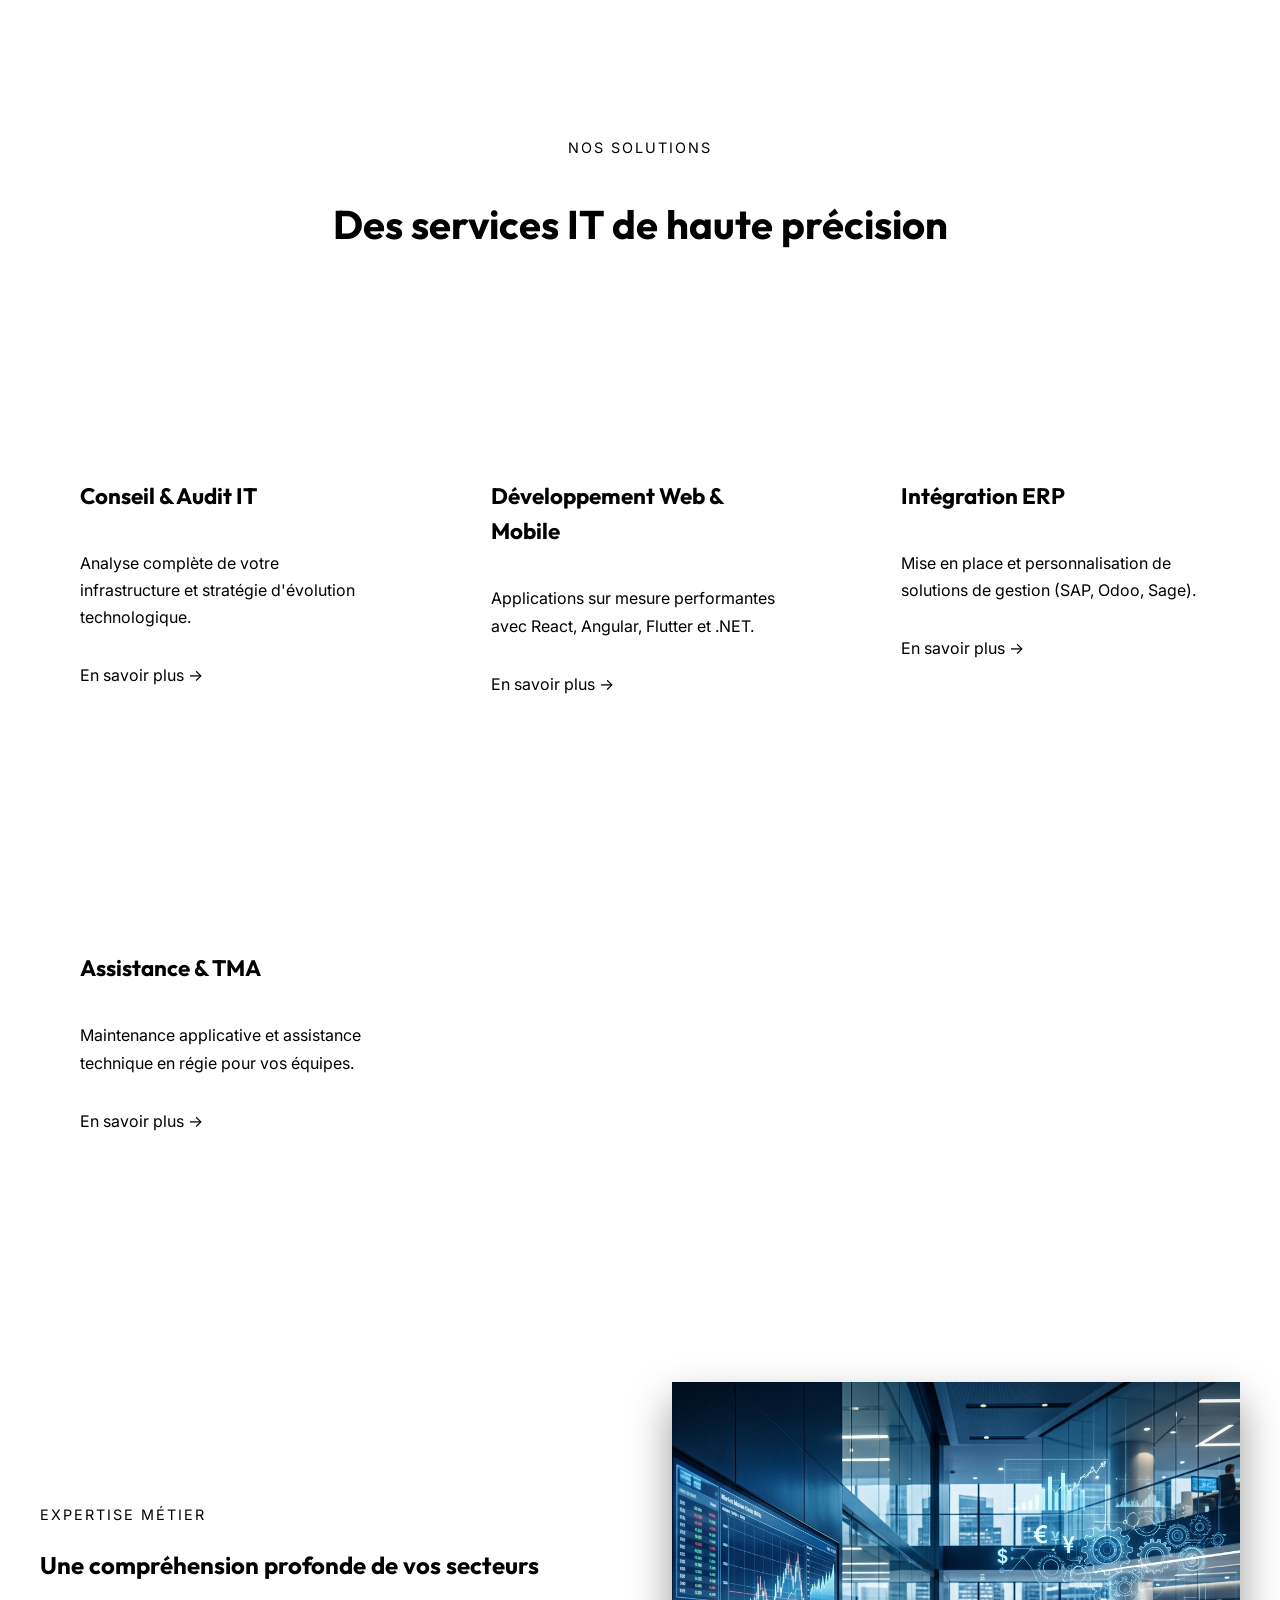
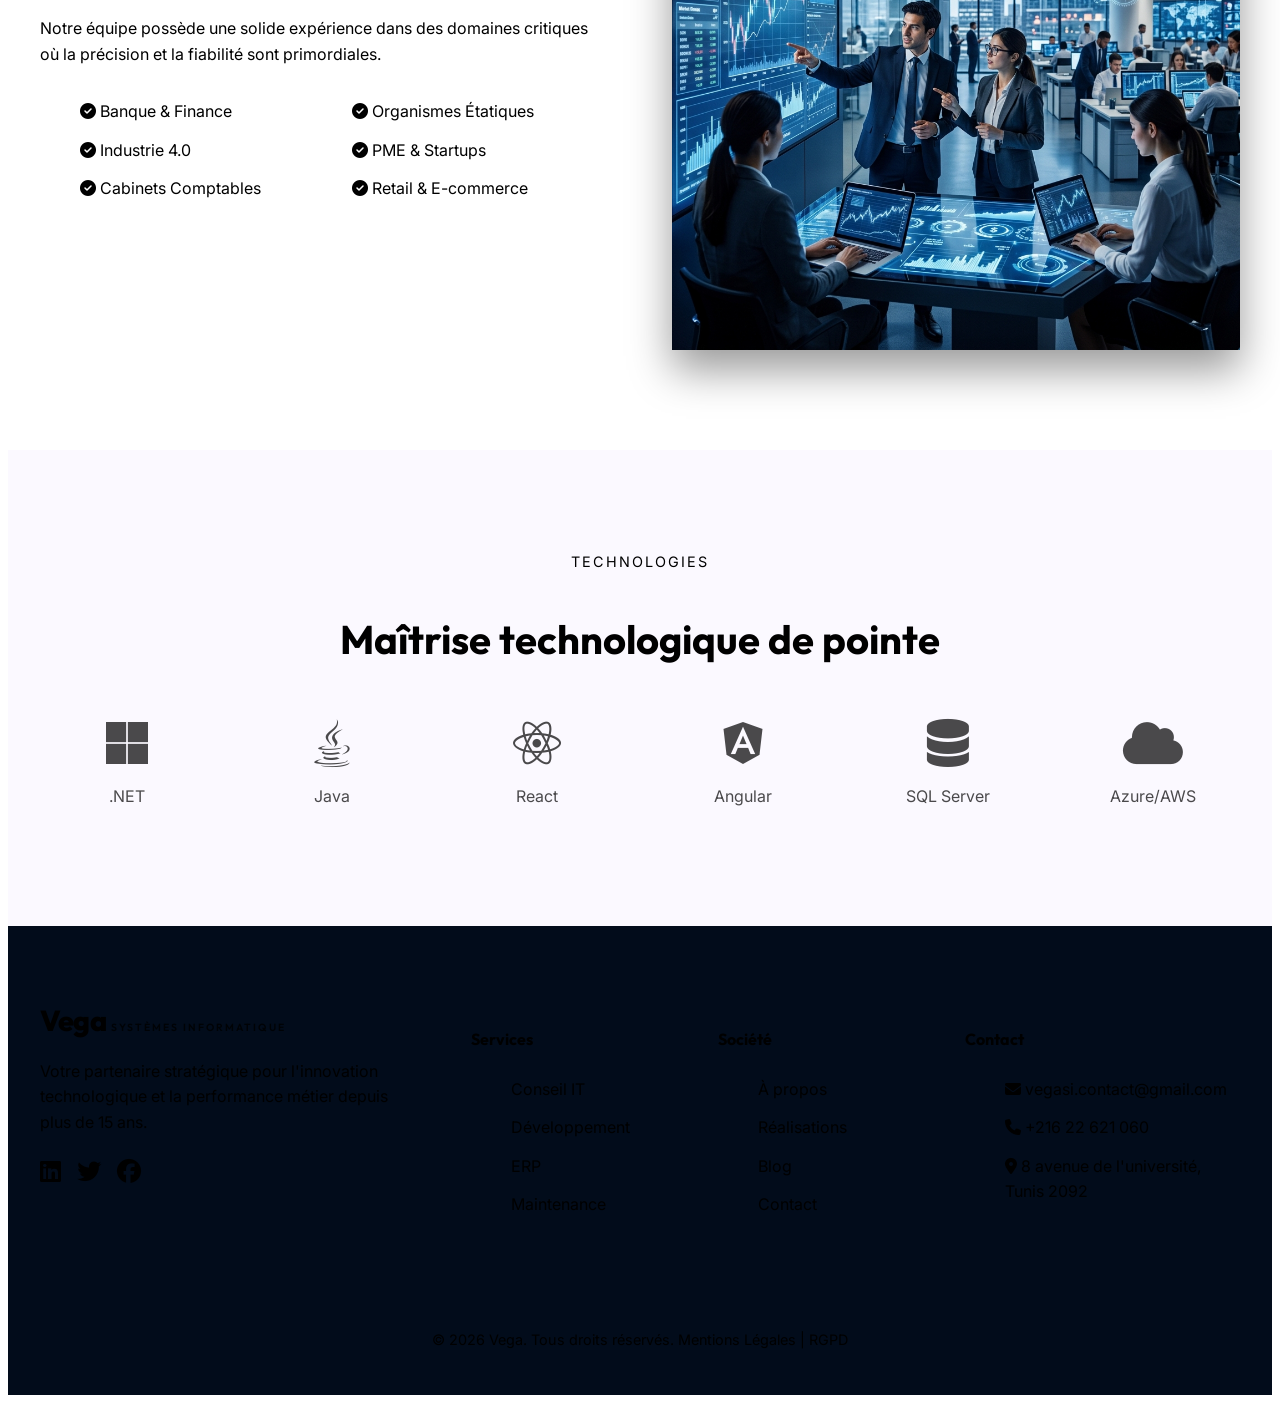
==== commit 9c13bd20: "Correction style" ====
--- a/index.html
+++ b/index.html
@@ -94,18 +94,21 @@
     <!-- Hero Section -->
     <section class="hero">
         <div class="container">
-            <div class="hero-content reveal">
-                <span class="section-subtitle" style="text-align: left;">Expertise & Innovation</span>
-                <h1>Votre partenaire de confiance pour la <span>transformation digitale</span></h1>
-                <p>Nous concevons des solutions IT sur mesure, optimisons vos processus métiers et intégrons les
-                    meilleurs ERP du marché pour propulser votre croissance.</p>
-                <div class="hero-btns">
-                    <a href="contact.html" class="btn btn-primary pulse">Démarrer un projet</a>
-                    <a href="services.html" class="btn btn-outline">Voir nos services</a>
-                </div>
-            </div>
-            <div class="hero-img-wrapper float-anim">
-                <img src="assets/images/hero.png" alt="Transformation Digitale IT">
+            <div class="hero-grid" style="display: grid; grid-template-columns: 1.2fr 0.8fr; align-items: center; gap: 4rem;">
+                <div class="hero-content reveal">
+                    <span class="section-subtitle" style="text-align: left;">Expertise & Innovation IT</span>
+                    <h1>Votre partenaire de confiance pour la <span>transformation digitale</span></h1>
+                    <p>Nous concevons des solutions IT sur mesure, optimisons vos processus métiers et intégrons les
+                        meilleurs ERP du marché pour propulser votre croissance.</p>
+                    <div class="hero-btns">
+                        <a href="contact.html" class="btn btn-primary pulse">Démarrer un projet</a>
+                        <a href="services.html" class="btn btn-outline">Voir nos services</a>
+                    </div>
+                </div>
+                <div class="hero-img-wrapper float-anim reveal delay-2">
+                    <div class="hero-blob"></div>
+                    <img src="assets/images/hero.png" alt="Transformation Digitale IT" style="position: relative; z-index: 2; width: 100%; filter: drop-shadow(0 20px 50px rgba(0, 210, 255, 0.3));">
+                </div>
             </div>
         </div>
     </section>
--- a/assets/css/style.css
+++ b/assets/css/style.css
@@ -5,23 +5,24 @@
 
 @import url('https://fonts.googleapis.com/css2?family=Outfit:wght@300;400;500;600;700&family=Inter:wght@300;400;500;600&display=swap');
 
-:root {
-    /* Color Palette - Premium Navy & Tech Cyan/Violet */
+    /* Color Palette - Premium Deep Navy & Vibrant Accents */
     --primary: #00d2ff;
     --primary-alt: #7c4dff;
+    --accent: #ff4d4d;
     --bg-dark: #0a192f;
     --bg-dark-alt: #112240;
-    --text-main: #ccd6f6;
+    --text-main: #a8b2d1;
     --text-bright: #e6f1ff;
     --text-dim: #8892b0;
-    --glass: rgba(255, 255, 255, 0.05);
-    --glass-border: rgba(255, 255, 255, 0.1);
+    --glass: rgba(255, 255, 255, 0.03);
+    --glass-border: rgba(255, 255, 255, 0.08);
     
     /* Layout */
     --container-width: 1200px;
     --header-height: 80px;
-    --border-radius: 12px;
-    --transition: all 0.3s cubic-bezier(0.645, 0.045, 0.355, 1);
+    --border-radius: 16px;
+    --transition: all 0.4s cubic-bezier(0.645, 0.045, 0.355, 1);
+    --shadow-premium: 0 20px 40px -15px rgba(2, 12, 27, 0.7);
 }
 
 /* Base Styles */
@@ -155,15 +156,17 @@
     display: flex;
     flex-direction: column;
     line-height: 1;
+    letter-spacing: -0.5px;
 }
 
 .logo small {
     font-size: 0.65rem;
-    color: #ff4d4d;
-    font-weight: 500;
+    color: var(--primary);
+    font-weight: 600;
     text-transform: uppercase;
-    letter-spacing: 1px;
+    letter-spacing: 2px;
     margin-top: 4px;
+    opacity: 0.8;
 }
 
 .nav-links {
@@ -185,6 +188,22 @@
 
 .nav-links a:hover {
     color: var(--primary);
+}
+
+.nav-links a.active {
+    color: var(--primary);
+    position: relative;
+}
+
+.nav-links a.active::after {
+    content: '';
+    position: absolute;
+    bottom: -5px;
+    left: 0;
+    width: 20px;
+    height: 2px;
+    background: var(--primary);
+    border-radius: 2px;
 }
 
 .menu-btn {
@@ -228,13 +247,20 @@
 }
 
 .hero-img-wrapper {
+    position: relative;
+    display: flex;
+    justify-content: center;
+    align-items: center;
+}
+
+.hero-blob {
     position: absolute;
-    right: -100px;
-    top: 50%;
-    transform: translateY(-50%);
-    width: 50%;
-    opacity: 0.4;
-    z-index: -1;
+    width: 120%;
+    height: 120%;
+    background: radial-gradient(circle, rgba(124, 77, 255, 0.2) 0%, transparent 70%);
+    border-radius: 50%;
+    z-index: 1;
+    filter: blur(40px);
 }
 
 /* Cards & Sections */
@@ -251,31 +277,58 @@
 
 .card {
     background: var(--bg-dark-alt);
-    padding: 2.5rem;
+    padding: 3rem 2.5rem;
     border-radius: var(--border-radius);
     border: 1px solid var(--glass-border);
     transition: var(--transition);
     position: relative;
     overflow: hidden;
+    display: flex;
+    flex-direction: column;
+    height: 100%;
 }
 
 .card:hover {
-    transform: translateY(-10px);
+    transform: translateY(-12px);
     border-color: var(--primary);
+    box-shadow: var(--shadow-premium);
+    background: rgba(17, 34, 64, 0.7);
+}
+
+.card::before {
+    content: '';
+    position: absolute;
+    top: 0;
+    left: 0;
+    width: 100%;
+    height: 100%;
+    background: radial-gradient(circle at top right, rgba(0, 210, 255, 0.05), transparent);
+    opacity: 0;
+    transition: var(--transition);
+}
+
+.card:hover::before {
+    opacity: 1;
 }
 
 .card-icon {
-    font-size: 2.5rem;
-    color: var(--primary);
-    margin-bottom: 1.5rem;
+    font-size: 2.8rem;
+    background: linear-gradient(135deg, var(--primary), var(--primary-alt));
+    -webkit-background-clip: text;
+    -webkit-text-fill-color: transparent;
+    margin-bottom: 2rem;
+    display: inline-block;
 }
 
 .card h3 {
-    margin-bottom: 1rem;
+    margin-bottom: 1.2rem;
+    font-size: 1.4rem;
 }
 
 .card p {
     color: var(--text-dim);
+    font-size: 1rem;
+    line-height: 1.7;
 }
 
 /* WhatsApp Floating Button */
@@ -323,8 +376,55 @@
     color: var(--bg-dark);
     transform: translateY(-5px);
 }
+
+/* Form Controls */
+.form-group {
+    margin-bottom: 1.5rem;
+}
+
+.form-group label {
+    display: block;
+    margin-bottom: 0.5rem;
+    font-weight: 500;
+    color: var(--text-bright);
+    font-size: 0.9rem;
+}
+
+.form-control {
+    width: 100%;
+    padding: 1.1rem;
+    background: rgba(255, 255, 255, 0.05);
+    border: 1px solid var(--glass-border);
+    border-radius: 12px;
+    color: var(--text-bright);
+    font-family: 'Inter', sans-serif;
+    transition: var(--transition);
+}
+
+.form-control:focus {
+    outline: none;
+    border-color: var(--primary);
+    background: rgba(255, 255, 255, 0.08);
+    box-shadow: 0 0 0 4px rgba(0, 210, 255, 0.1);
+}
+
+textarea.form-control {
+    min-height: 150px;
+    resize: vertical;
+}
+
+select.form-control {
+    appearance: none;
+    background-image: url("data:image/svg+xml,%3Csvg xmlns='http://www.w3.org/2000/svg' fill='none' viewBox='0 0 24 24' stroke='white'%3E%3Cpath stroke-linecap='round' stroke-linejoin='round' stroke-width='2' d='M19 9l-7 7-7-7'%3E%3C/path%3E%3C/svg%3E");
+    background-repeat: no-repeat;
+    background-position: right 1rem center;
+    background-size: 1.2em;
+}
+
+footer {
     background: #020c1b;
     padding: 80px 0 30px;
+    border-top: 1px solid var(--glass-border);
 }
 
 .footer-grid {
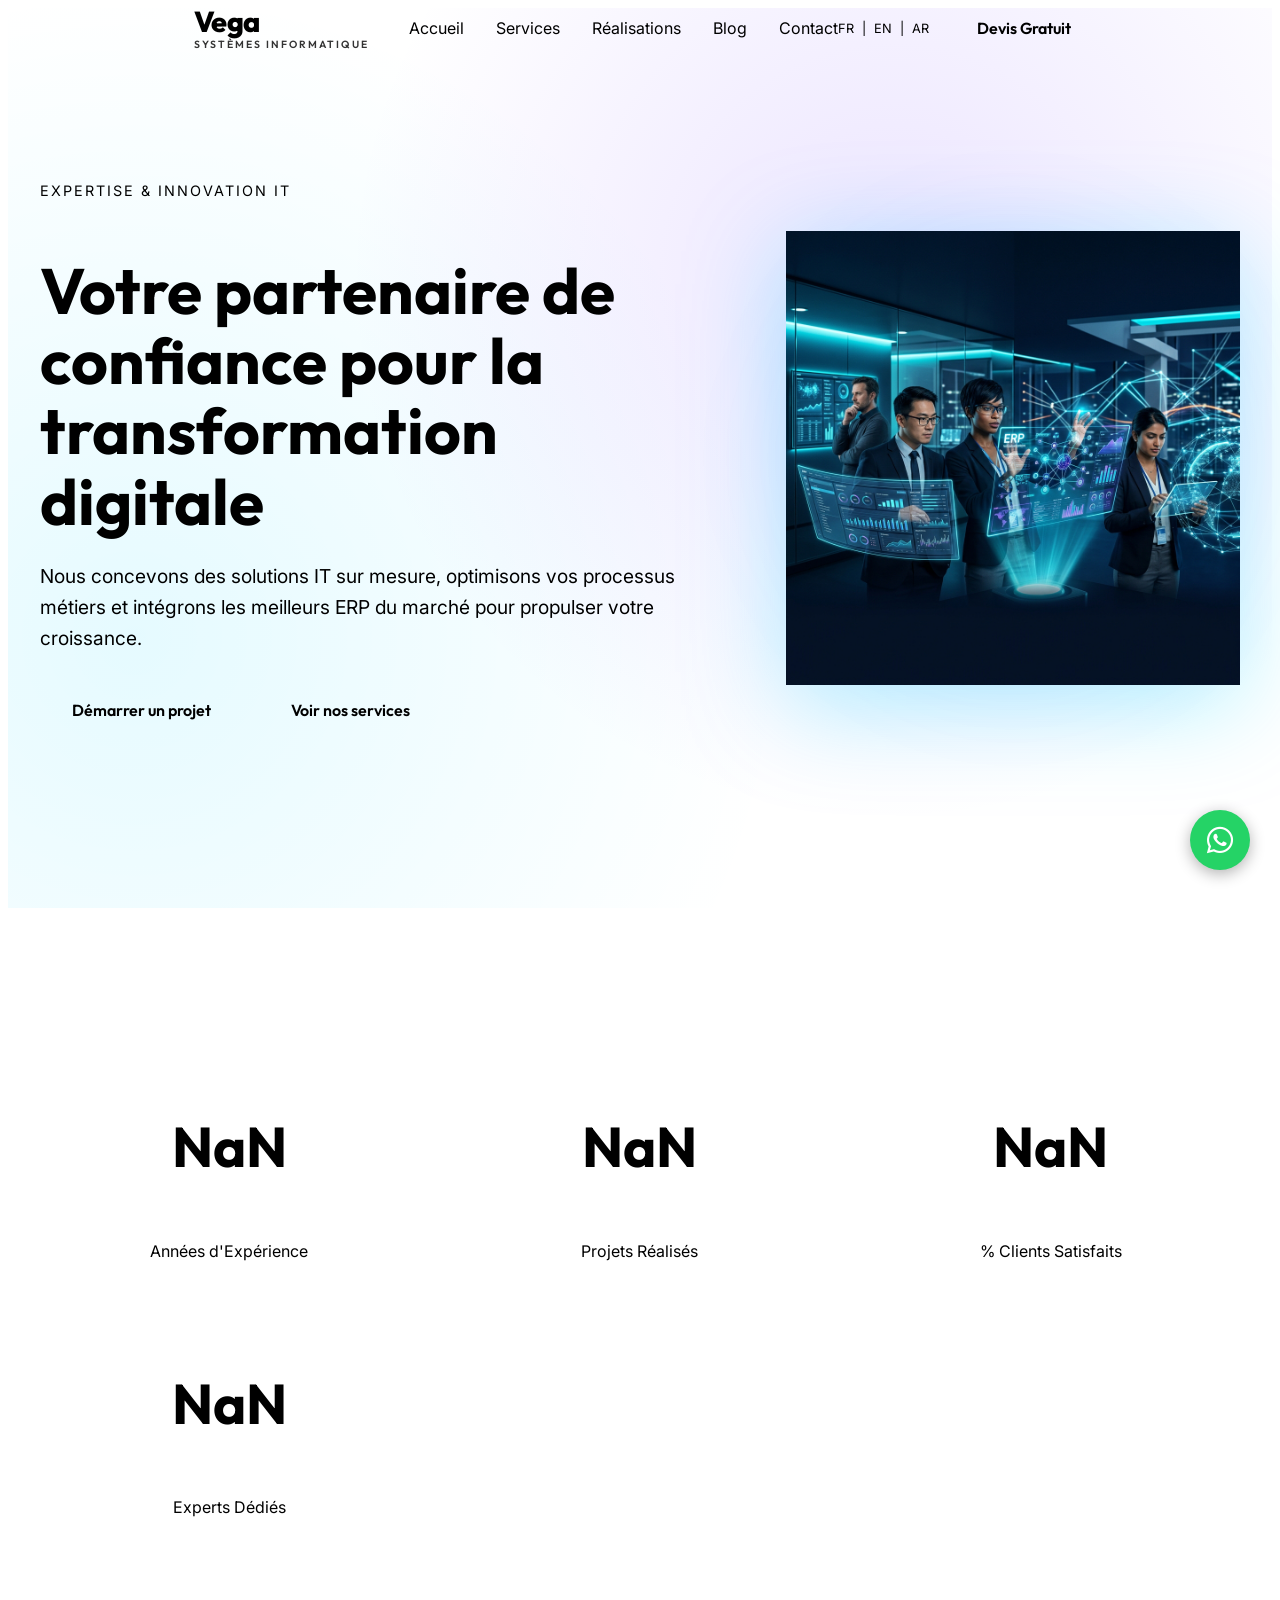
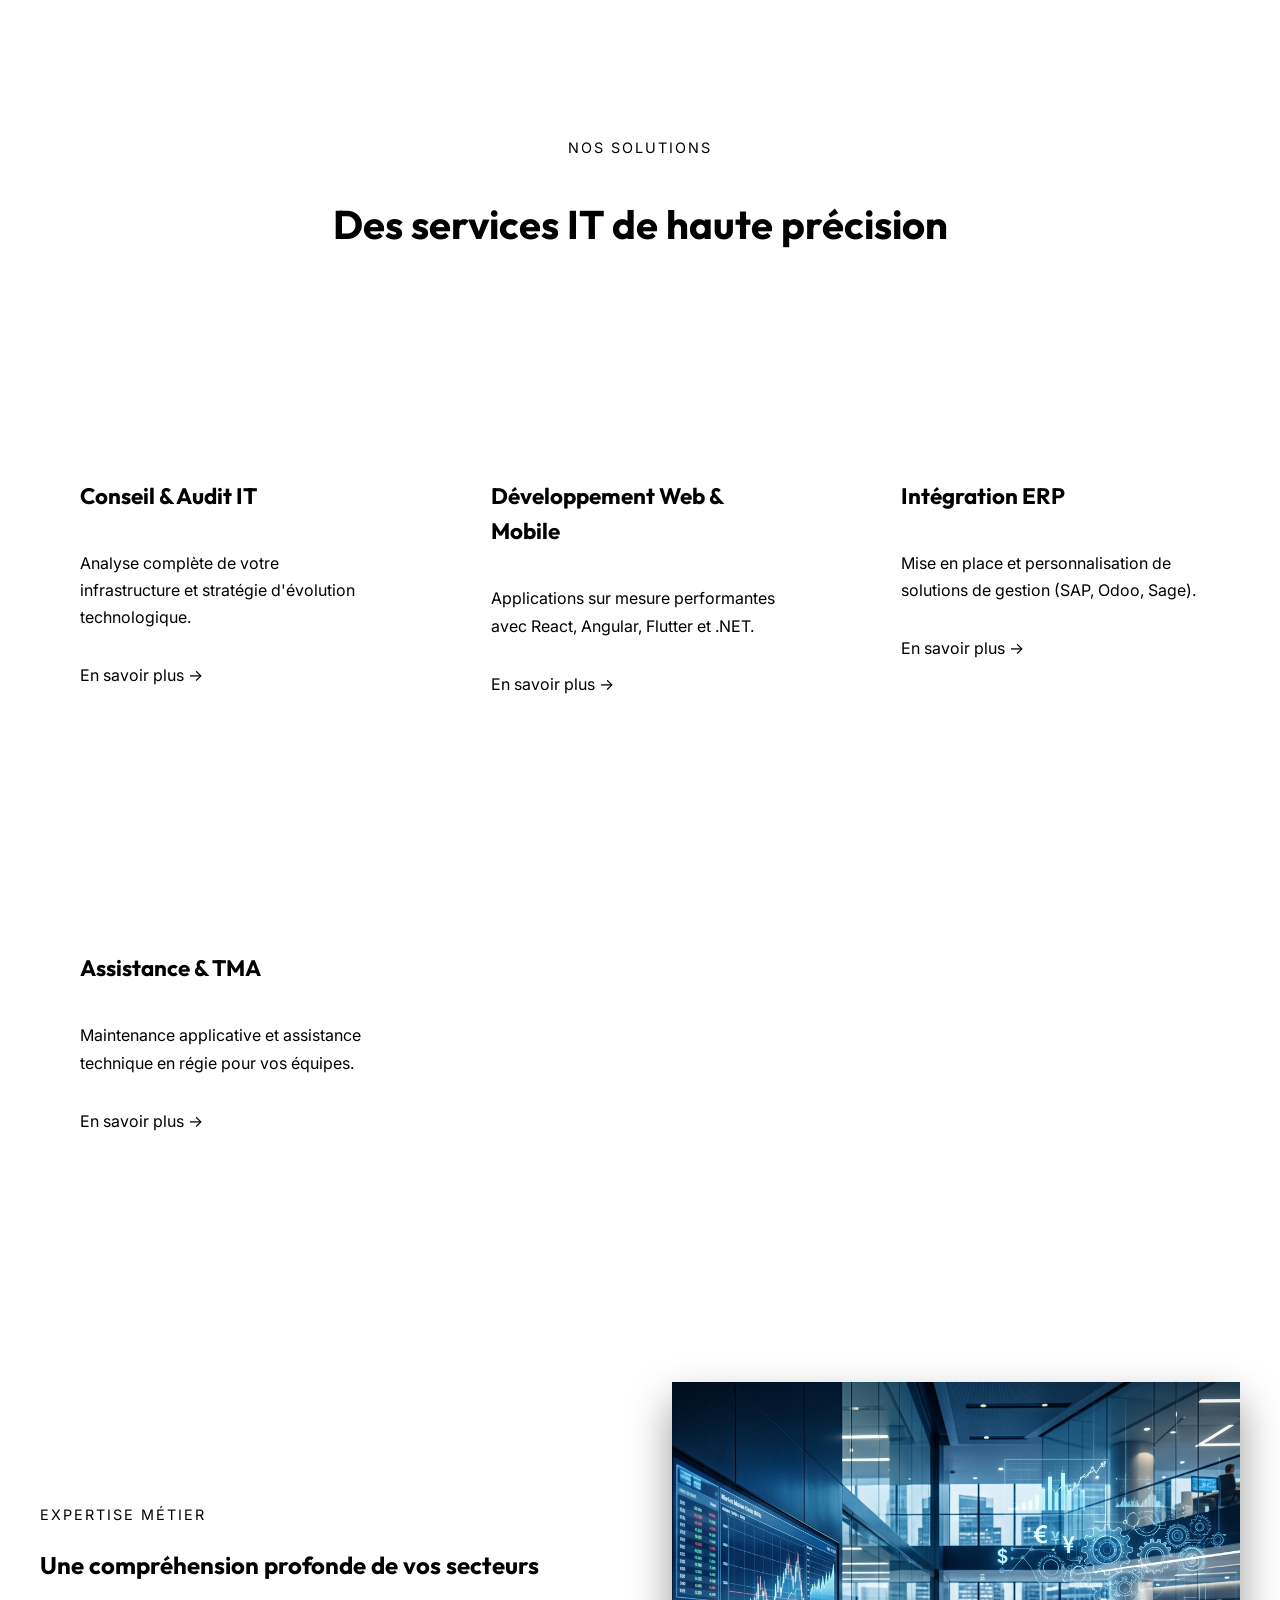
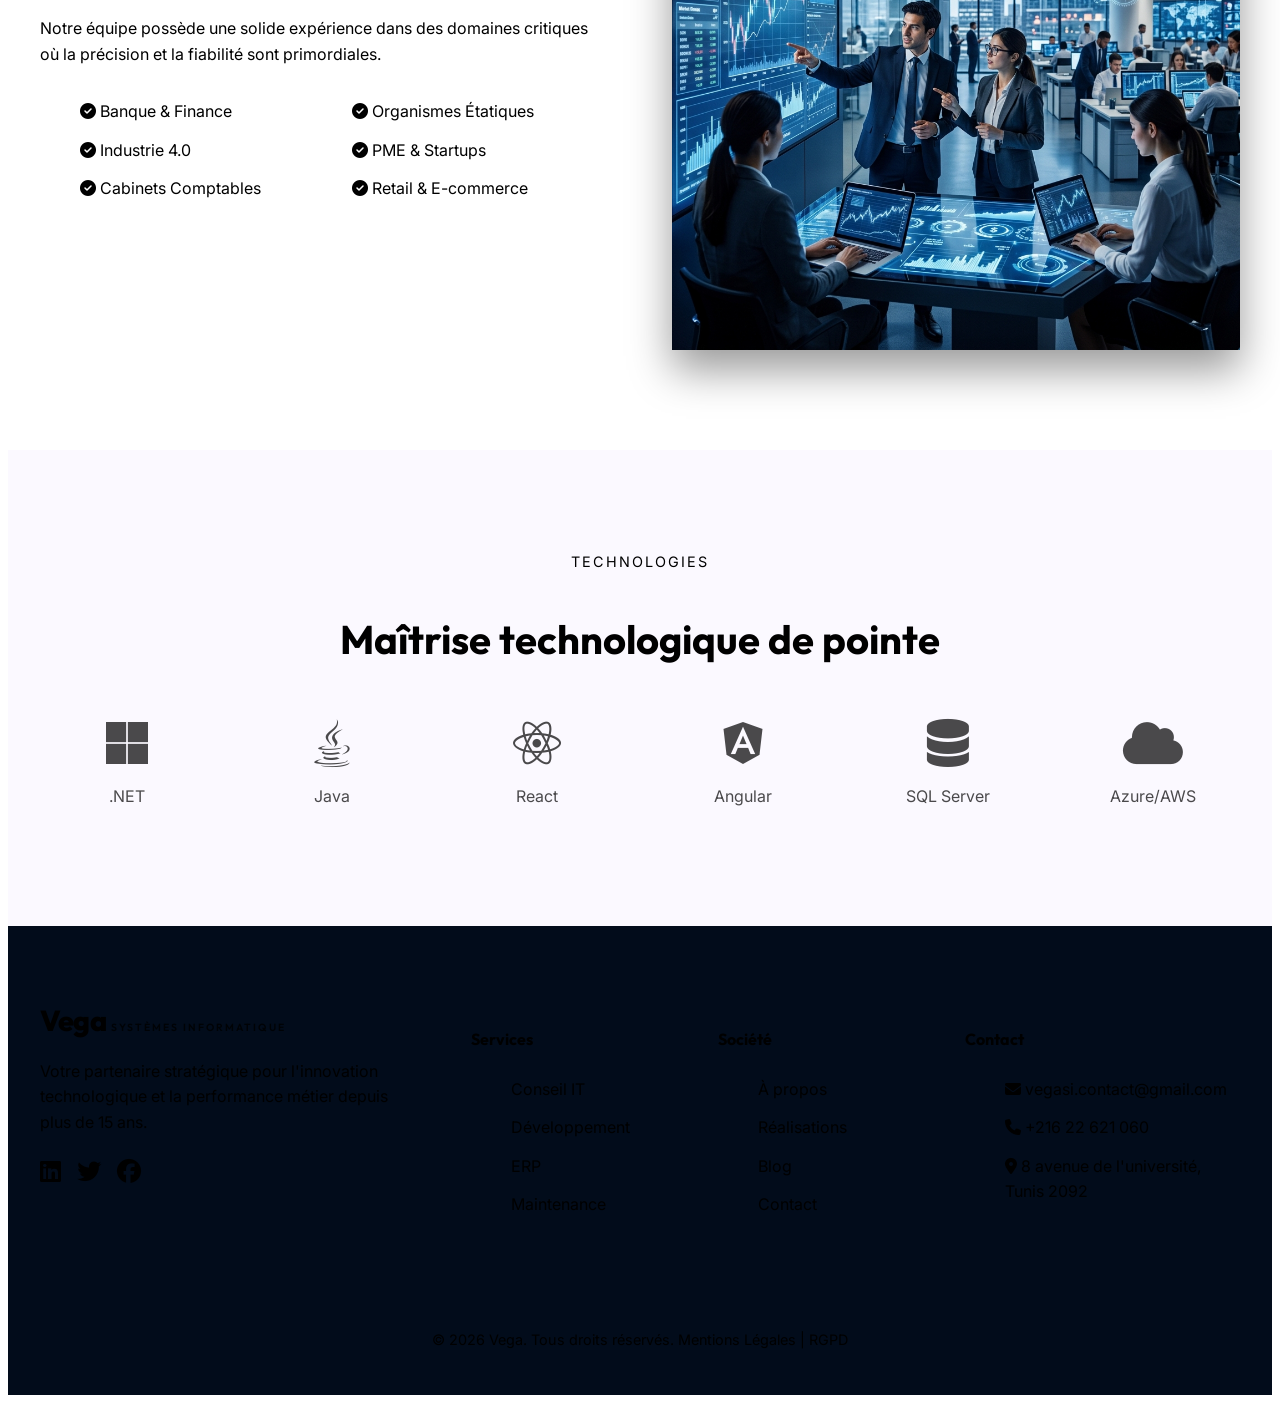
==== commit a88f3093: "Modifier années d'experisences" ====
--- a/index.html
+++ b/index.html
@@ -15,7 +15,7 @@
 
     <!-- Open Graph / Social Media -->
     <meta property="og:type" content="website">
-    <meta property="og:url" content="https://www.vega-it.com/">
+    <meta property="og:url" content="https://vegasyetemesinformatique.tn/">
     <meta property="og:title" content="Vega | Partenaire de votre Transformation Digitale">
     <meta property="og:description"
         content="Expertise technique et métier pour PME, Banques et Industries. Développement sur mesure et solutions ERP.">
@@ -39,7 +39,7 @@
       "name": "Vega",
       "image": "assets/images/hero.png",
       "@id": "",
-      "url": "https://www.vega-it.com",
+      "url": "https://vegasyetemesinformatique.tn/",
       "telephone": "+21622621060",
       "address": {
         "@type": "PostalAddress",
@@ -61,7 +61,7 @@
         "closes": "18:00"
       },
       "sameAs": [
-        "https://linkedin.com/company/vega-it"
+        "https://linkedin.com/company/vega-systèmes-informatique"
       ]
     }
     </script>
@@ -94,7 +94,8 @@
     <!-- Hero Section -->
     <section class="hero">
         <div class="container">
-            <div class="hero-grid" style="display: grid; grid-template-columns: 1.2fr 0.8fr; align-items: center; gap: 4rem;">
+            <div class="hero-grid"
+                style="display: grid; grid-template-columns: 1.2fr 0.8fr; align-items: center; gap: 4rem;">
                 <div class="hero-content reveal">
                     <span class="section-subtitle" style="text-align: left;">Expertise & Innovation IT</span>
                     <h1>Votre partenaire de confiance pour la <span>transformation digitale</span></h1>
@@ -107,7 +108,8 @@
                 </div>
                 <div class="hero-img-wrapper float-anim reveal delay-2">
                     <div class="hero-blob"></div>
-                    <img src="assets/images/hero.png" alt="Transformation Digitale IT" style="position: relative; z-index: 2; width: 100%; filter: drop-shadow(0 20px 50px rgba(0, 210, 255, 0.3));">
+                    <img src="assets/images/hero.png" alt="Transformation Digitale IT"
+                        style="position: relative; z-index: 2; width: 100%; filter: drop-shadow(0 20px 50px rgba(0, 210, 255, 0.3));">
                 </div>
             </div>
         </div>
@@ -118,19 +120,19 @@
         <div class="container">
             <div class="grid" style="text-align: center;">
                 <div class="stat-item">
-                    <h2 class="stat-number" data-target="15" style="font-size: 3.5rem; color: var(--primary);">20</h2>
+                    <h2 class="stat-number" data-target="20+" style="font-size: 3.5rem; color: var(--primary);">20</h2>
                     <p>Années d'Expérience</p>
                 </div>
                 <div class="stat-item">
-                    <h2 class="stat-number" data-target="150" style="font-size: 3.5rem; color: var(--primary);">50+</h2>
+                    <h2 class="stat-number" data-target="50+" style="font-size: 3.5rem; color: var(--primary);">50+</h2>
                     <p>Projets Réalisés</p>
                 </div>
                 <div class="stat-item">
-                    <h2 class="stat-number" data-target="98" style="font-size: 3.5rem; color: var(--primary);">50+</h2>
+                    <h2 class="stat-number" data-target="98%" style="font-size: 3.5rem; color: var(--primary);">98%</h2>
                     <p>% Clients Satisfaits</p>
                 </div>
                 <div class="stat-item">
-                    <h2 class="stat-number" data-target="25" style="font-size: 3.5rem; color: var(--primary);">10+</h2>
+                    <h2 class="stat-number" data-target="10+" style="font-size: 3.5rem; color: var(--primary);">10+</h2>
                     <p>Experts Dédiés</p>
                 </div>
             </div>
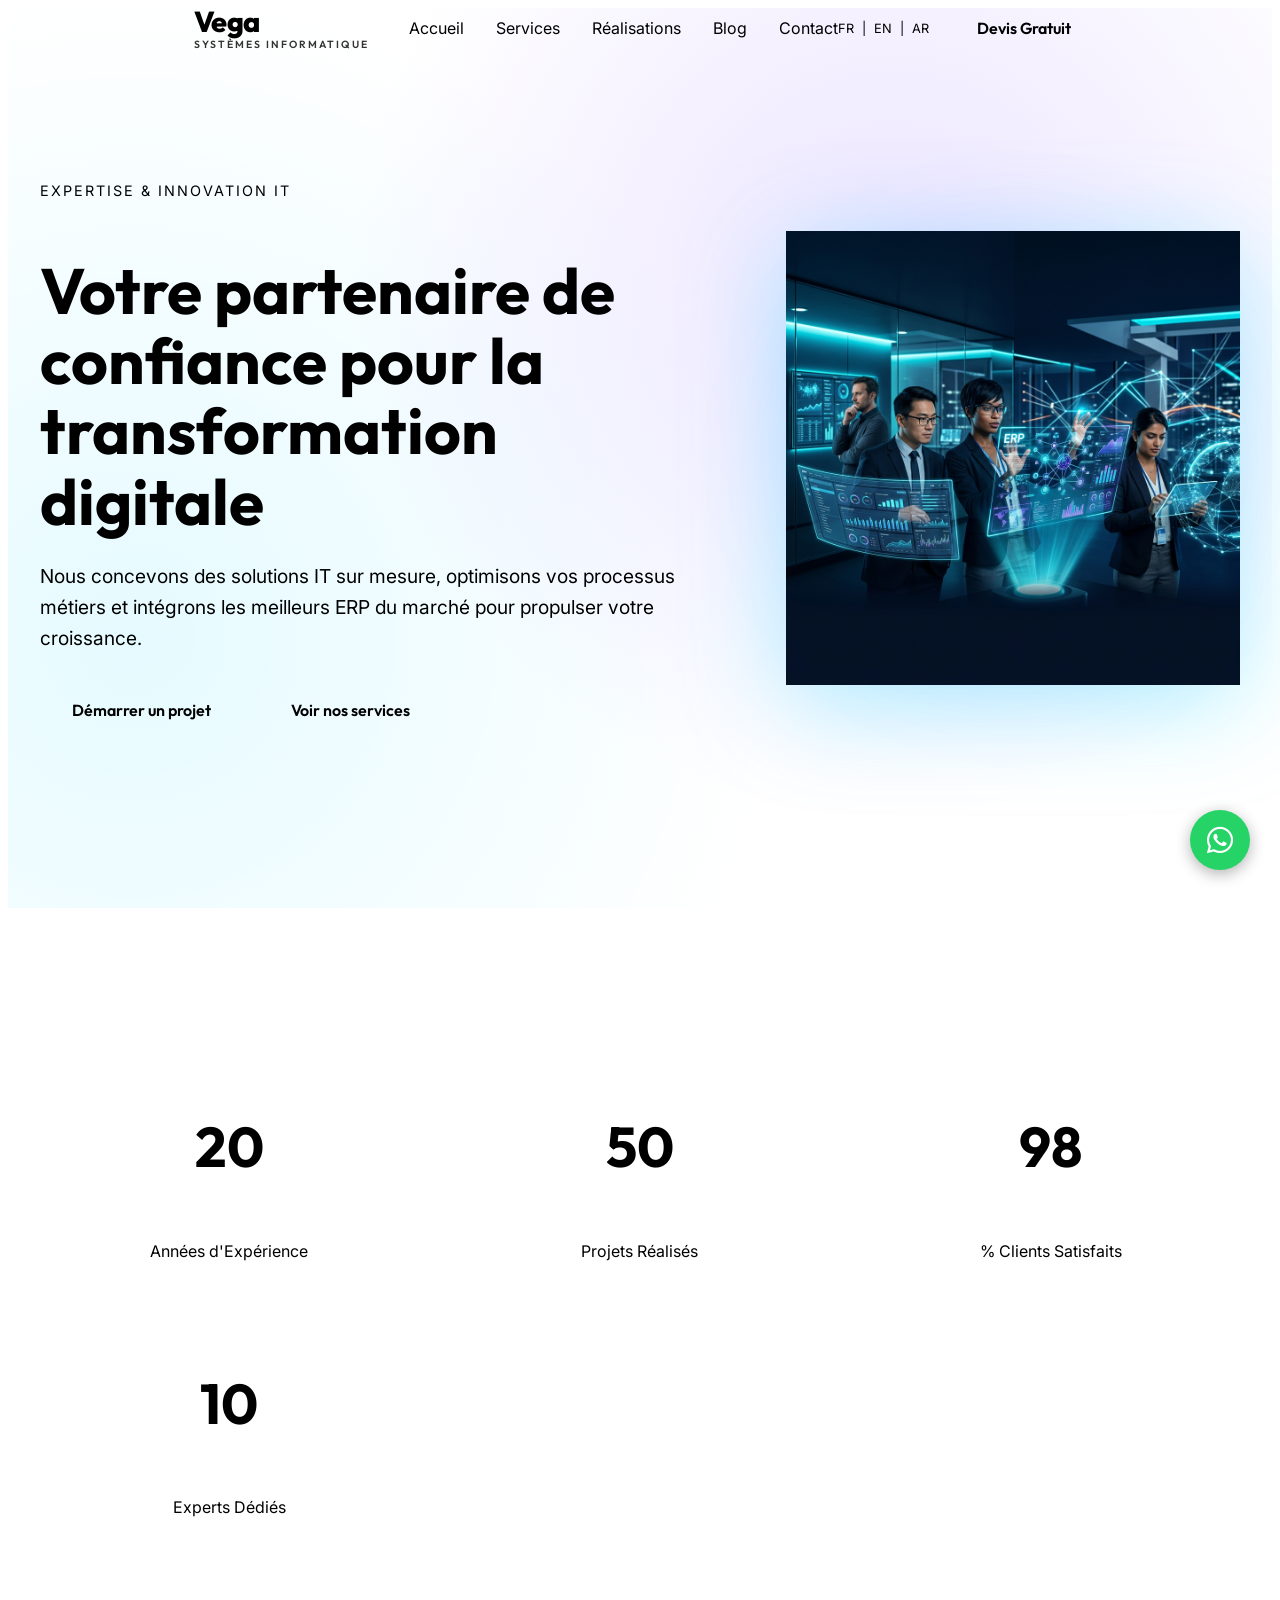
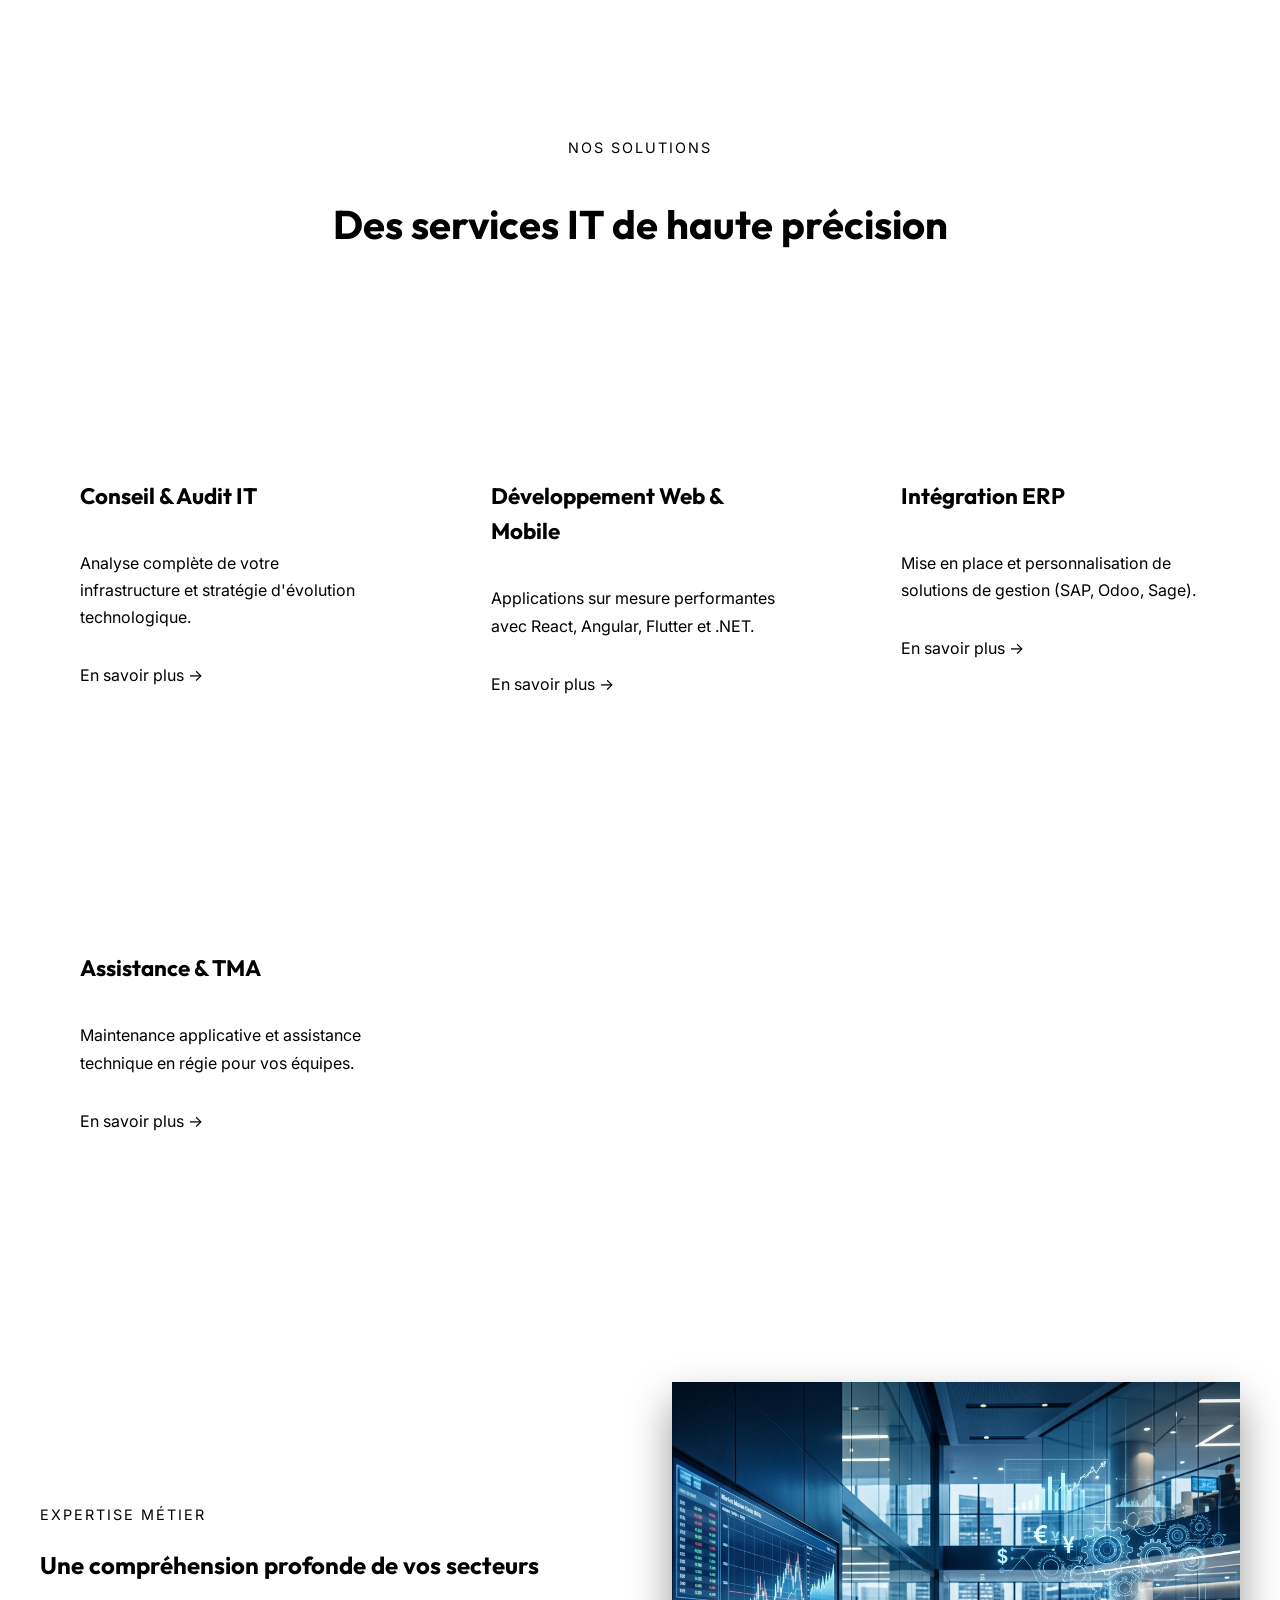
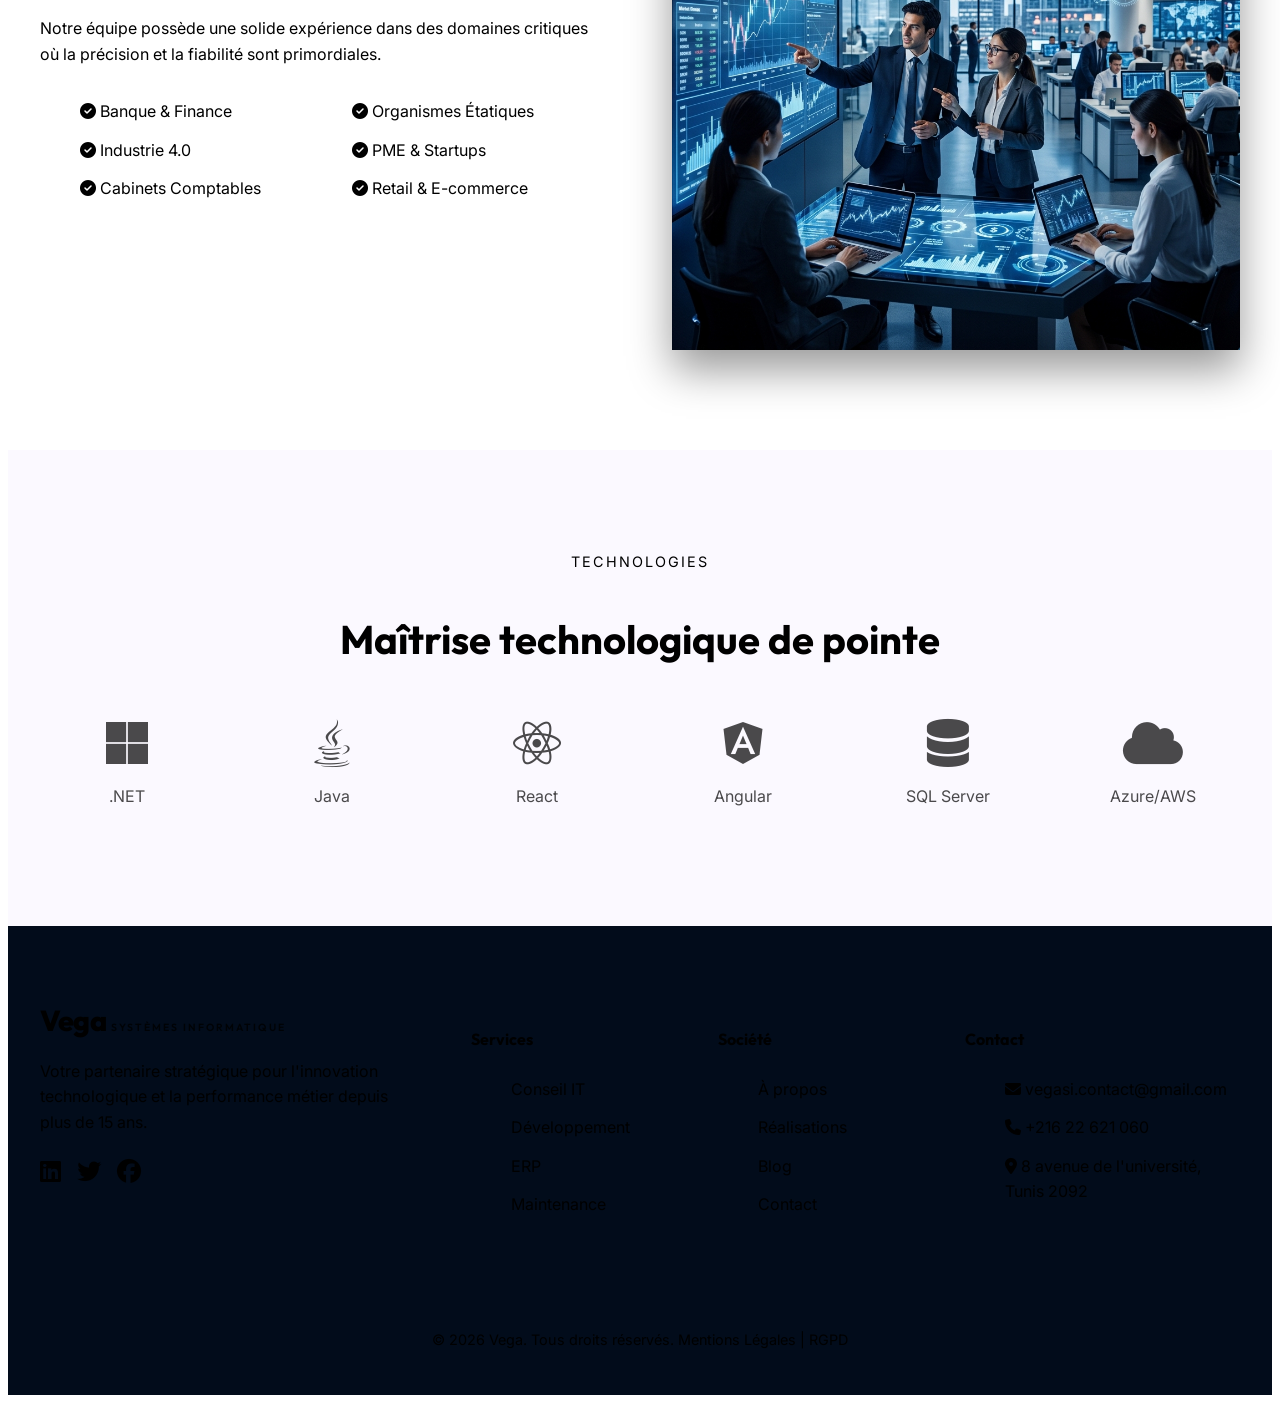
==== commit 5051c038: "fix: remove non-numeric characters from stat-number data attributes in index.html" ====
--- a/index.html
+++ b/index.html
@@ -120,19 +120,19 @@
         <div class="container">
             <div class="grid" style="text-align: center;">
                 <div class="stat-item">
-                    <h2 class="stat-number" data-target="20+" style="font-size: 3.5rem; color: var(--primary);">20</h2>
+                    <h2 class="stat-number" data-target="20" style="font-size: 3.5rem; color: var(--primary);">20</h2>
                     <p>Années d'Expérience</p>
                 </div>
                 <div class="stat-item">
-                    <h2 class="stat-number" data-target="50+" style="font-size: 3.5rem; color: var(--primary);">50+</h2>
+                    <h2 class="stat-number" data-target="50" style="font-size: 3.5rem; color: var(--primary);">50+</h2>
                     <p>Projets Réalisés</p>
                 </div>
                 <div class="stat-item">
-                    <h2 class="stat-number" data-target="98%" style="font-size: 3.5rem; color: var(--primary);">98%</h2>
+                    <h2 class="stat-number" data-target="98" style="font-size: 3.5rem; color: var(--primary);">98%</h2>
                     <p>% Clients Satisfaits</p>
                 </div>
                 <div class="stat-item">
-                    <h2 class="stat-number" data-target="10+" style="font-size: 3.5rem; color: var(--primary);">10+</h2>
+                    <h2 class="stat-number" data-target="10" style="font-size: 3.5rem; color: var(--primary);">10+</h2>
                     <p>Experts Dédiés</p>
                 </div>
             </div>
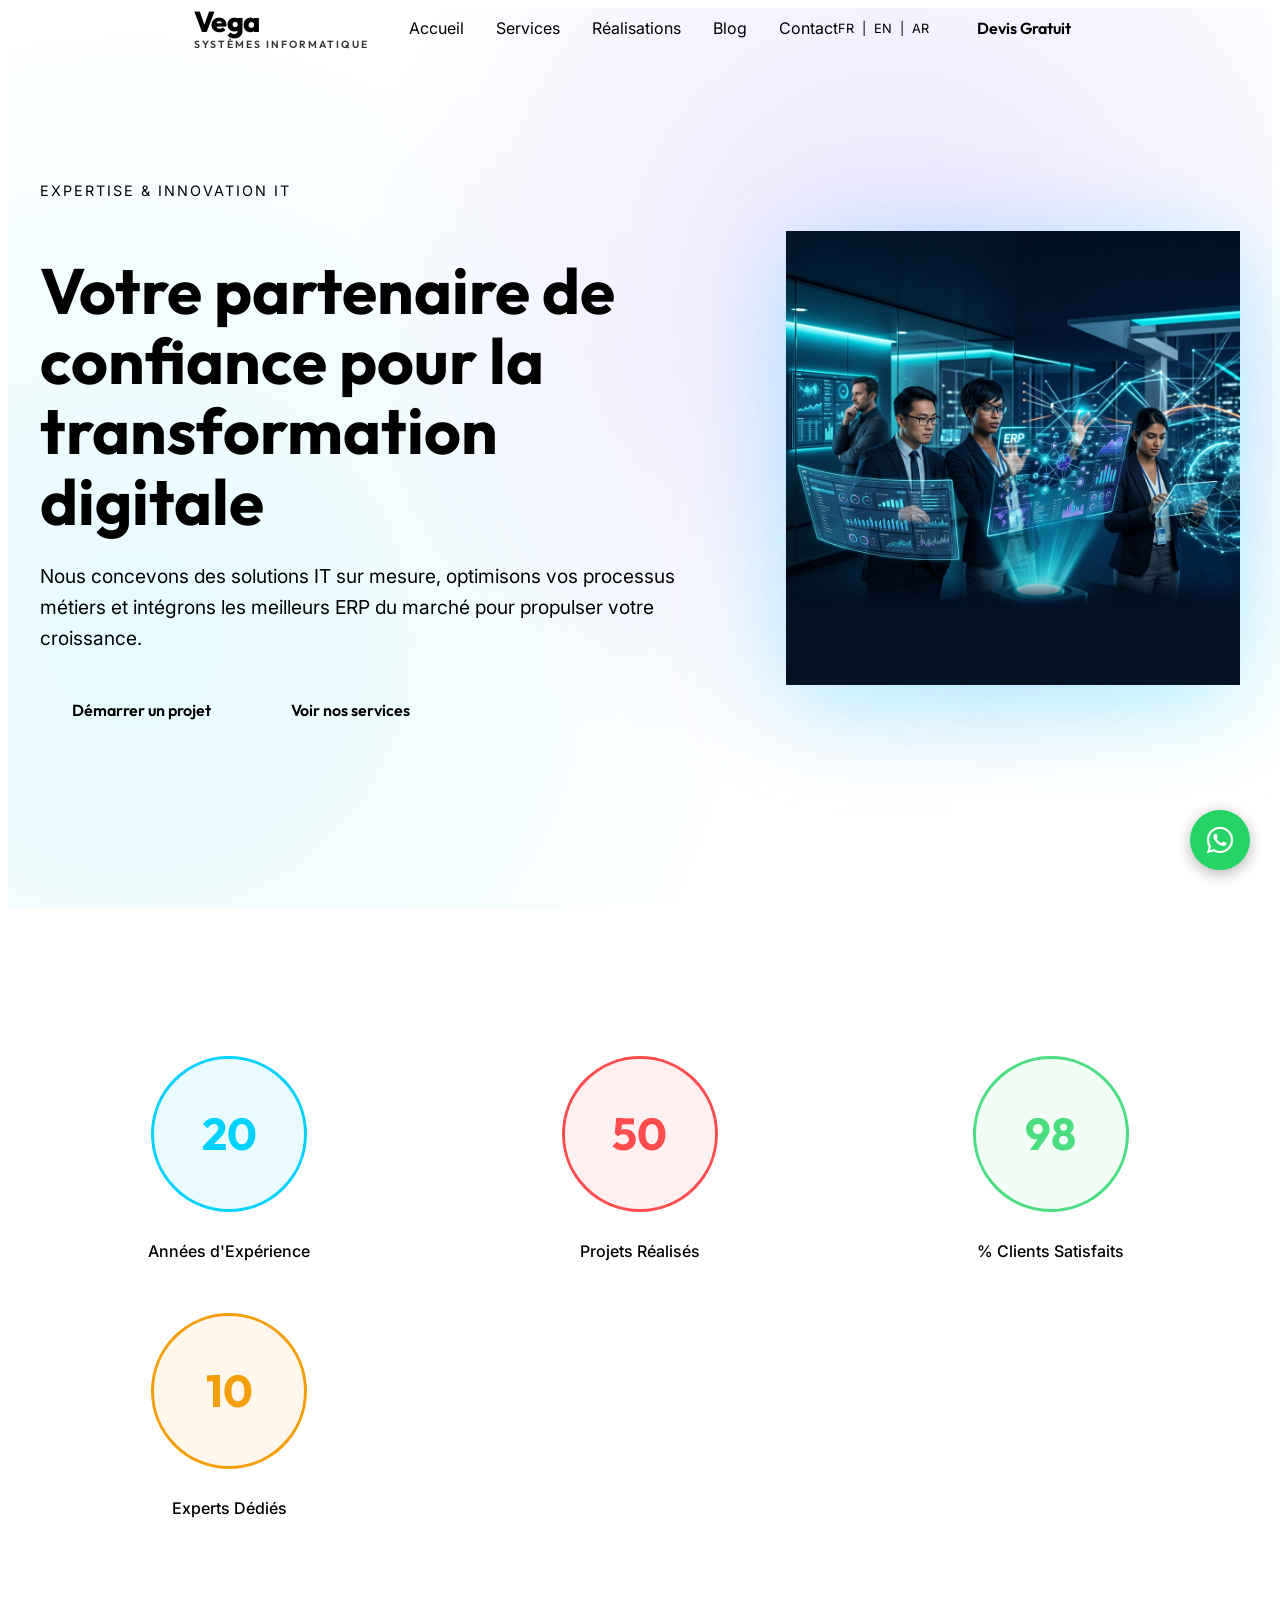
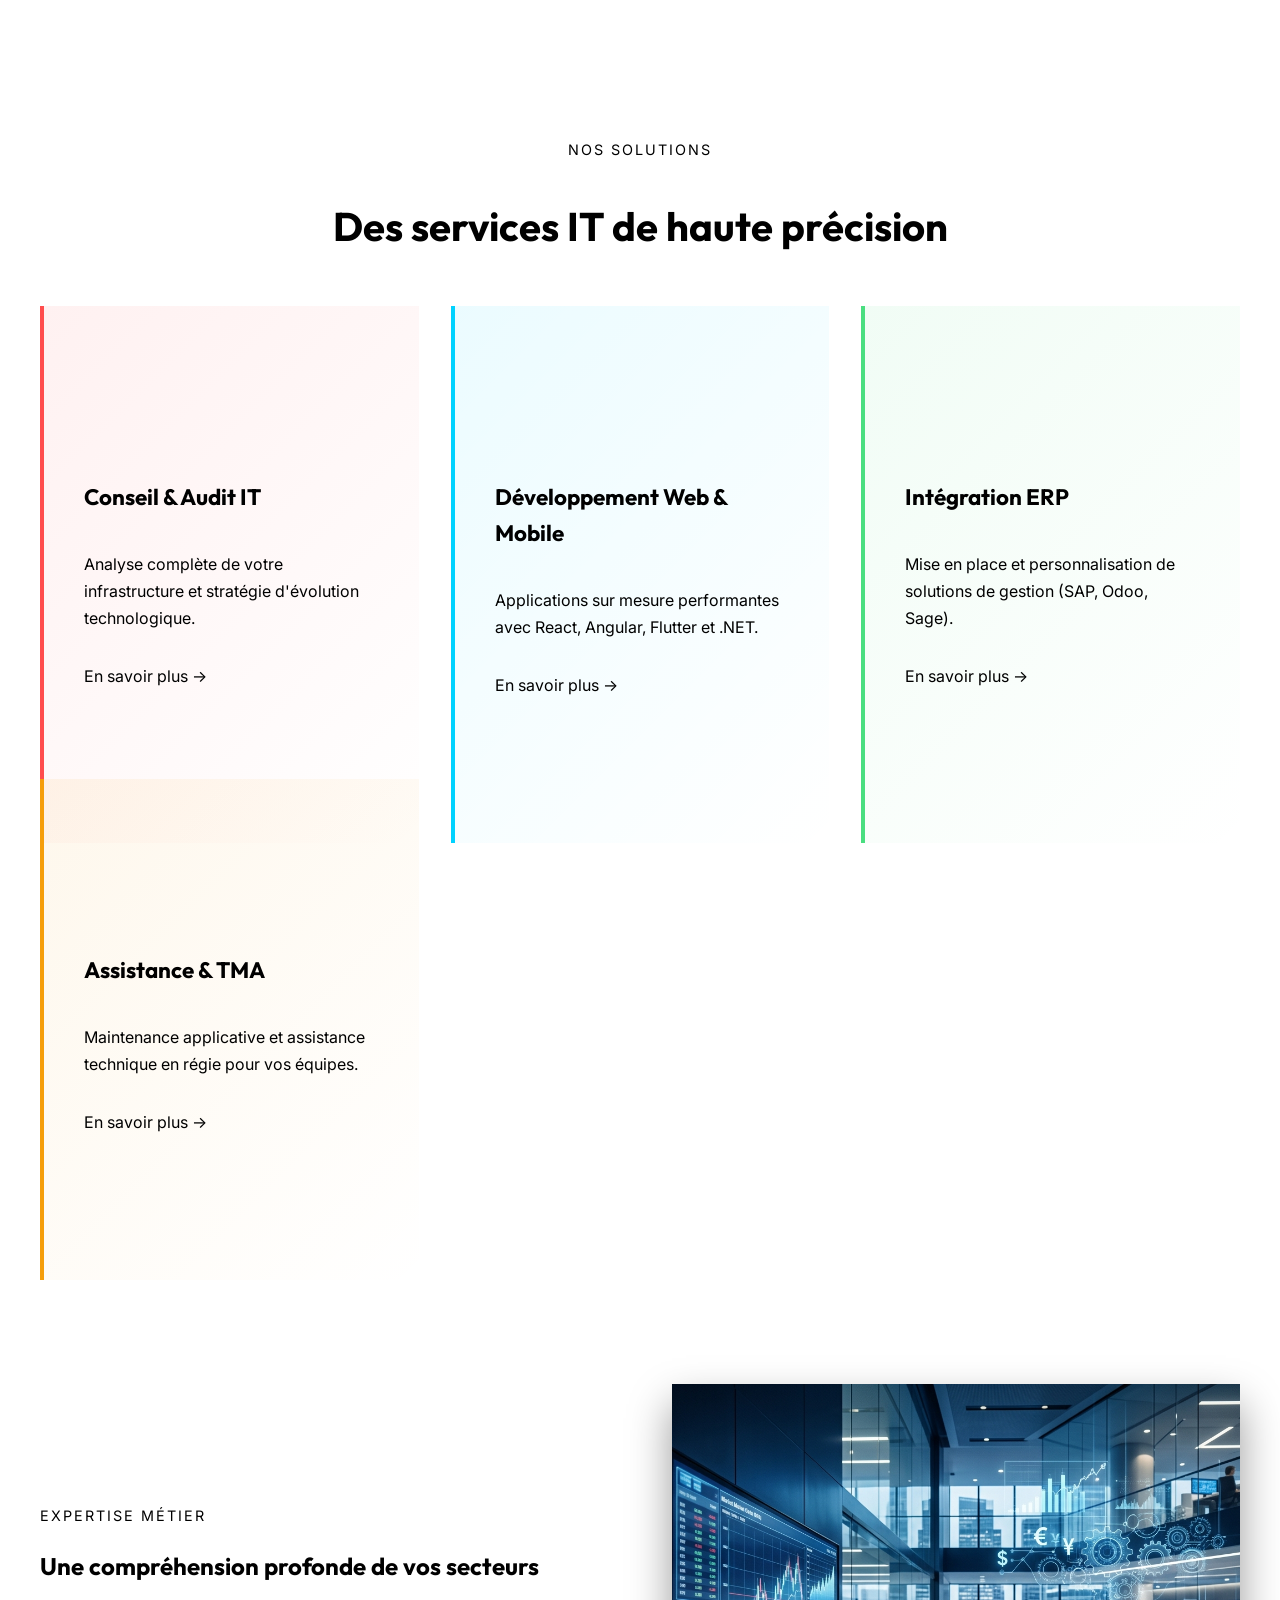
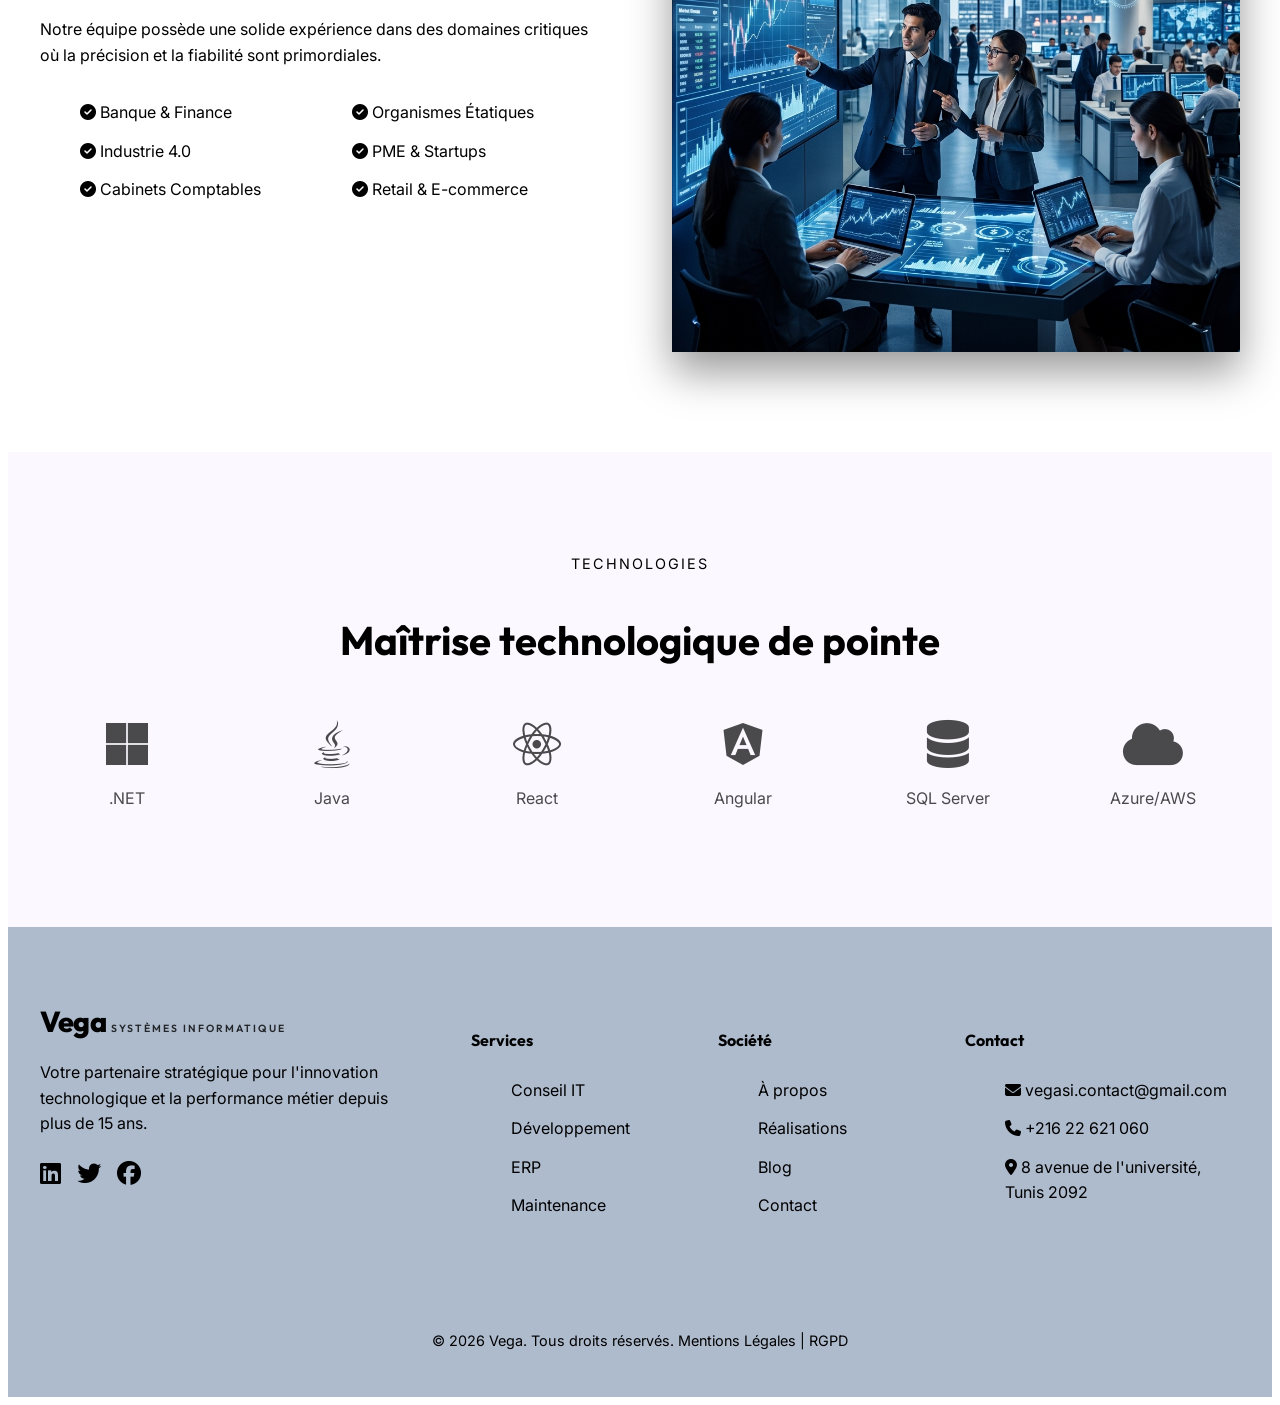
==== commit 204eaec8: "feat: implement responsive corporate design system and styles" ====
--- a/index.html
+++ b/index.html
@@ -120,19 +120,27 @@
         <div class="container">
             <div class="grid" style="text-align: center;">
                 <div class="stat-item">
-                    <h2 class="stat-number" data-target="20" style="font-size: 3.5rem; color: var(--primary);">20</h2>
+                    <div class="stat-circle stat-circle--cyan">
+                        <h2 class="stat-number" data-target="20">20</h2>
+                    </div>
                     <p>Années d'Expérience</p>
                 </div>
                 <div class="stat-item">
-                    <h2 class="stat-number" data-target="50" style="font-size: 3.5rem; color: var(--primary);">50+</h2>
+                    <div class="stat-circle stat-circle--red">
+                        <h2 class="stat-number" data-target="50">50+</h2>
+                    </div>
                     <p>Projets Réalisés</p>
                 </div>
                 <div class="stat-item">
-                    <h2 class="stat-number" data-target="98" style="font-size: 3.5rem; color: var(--primary);">98%</h2>
+                    <div class="stat-circle stat-circle--green">
+                        <h2 class="stat-number" data-target="98">98%</h2>
+                    </div>
                     <p>% Clients Satisfaits</p>
                 </div>
                 <div class="stat-item">
-                    <h2 class="stat-number" data-target="10" style="font-size: 3.5rem; color: var(--primary);">10+</h2>
+                    <div class="stat-circle stat-circle--orange">
+                        <h2 class="stat-number" data-target="10">10+</h2>
+                    </div>
                     <p>Experts Dédiés</p>
                 </div>
             </div>
@@ -146,7 +154,7 @@
             <h2 class="section-title reveal">Des services IT de haute précision</h2>
             <div class="grid">
                 <!-- Service 1 -->
-                <div class="card reveal delay-1 glass-hover">
+                <div class="card reveal delay-1 glass-hover" style="border-left: 4px solid #ff4d4d; background: linear-gradient(135deg, rgba(255, 77, 77, 0.08), transparent);">
                     <div class="card-icon"><i class="fas fa-lightbulb"></i></div>
                     <h3>Conseil & Audit IT</h3>
                     <p>Analyse complète de votre infrastructure et stratégie d'évolution technologique.</p>
@@ -154,7 +162,7 @@
                         style="color: var(--primary); display: inline-block; margin-top: 1rem;">En savoir plus →</a>
                 </div>
                 <!-- Service 2 -->
-                <div class="card reveal delay-2 glass-hover">
+                <div class="card reveal delay-2 glass-hover" style="border-left: 4px solid #00d2ff; background: linear-gradient(135deg, rgba(0, 210, 255, 0.08), transparent);">
                     <div class="card-icon"><i class="fas fa-code"></i></div>
                     <h3>Développement Web & Mobile</h3>
                     <p>Applications sur mesure performantes avec React, Angular, Flutter et .NET.</p>
@@ -162,7 +170,7 @@
                         style="color: var(--primary); display: inline-block; margin-top: 1rem;">En savoir plus →</a>
                 </div>
                 <!-- Service 3 -->
-                <div class="card reveal delay-3 glass-hover">
+                <div class="card reveal delay-3 glass-hover" style="border-left: 4px solid #4ade80; background: linear-gradient(135deg, rgba(74, 222, 128, 0.08), transparent);">
                     <div class="card-icon"><i class="fas fa-database"></i></div>
                     <h3>Intégration ERP</h3>
                     <p>Mise en place et personnalisation de solutions de gestion (SAP, Odoo, Sage).</p>
@@ -170,7 +178,7 @@
                         style="color: var(--primary); display: inline-block; margin-top: 1rem;">En savoir plus →</a>
                 </div>
                 <!-- Service 4 -->
-                <div class="card reveal delay-4 glass-hover">
+                <div class="card reveal delay-4 glass-hover" style="border-left: 4px solid #f59e0b; background: linear-gradient(135deg, rgba(245, 158, 11, 0.08), transparent);">
                     <div class="card-icon"><i class="fas fa-users-cog"></i></div>
                     <h3>Assistance & TMA</h3>
                     <p>Maintenance applicative et assistance technique en régie pour vos équipes.</p>
--- a/assets/css/style.css
+++ b/assets/css/style.css
@@ -5,24 +5,24 @@
 
 @import url('https://fonts.googleapis.com/css2?family=Outfit:wght@300;400;500;600;700&family=Inter:wght@300;400;500;600&display=swap');
 
-    /* Color Palette - Premium Deep Navy & Vibrant Accents */
-    --primary: #00d2ff;
-    --primary-alt: #7c4dff;
-    --accent: #ff4d4d;
-    --bg-dark: #0a192f;
-    --bg-dark-alt: #112240;
-    --text-main: #a8b2d1;
-    --text-bright: #e6f1ff;
-    --text-dim: #8892b0;
-    --glass: rgba(255, 255, 255, 0.03);
-    --glass-border: rgba(255, 255, 255, 0.08);
-    
-    /* Layout */
-    --container-width: 1200px;
-    --header-height: 80px;
-    --border-radius: 16px;
-    --transition: all 0.4s cubic-bezier(0.645, 0.045, 0.355, 1);
-    --shadow-premium: 0 20px 40px -15px rgba(2, 12, 27, 0.7);
+/* Color Palette - Premium Deep Navy & Vibrant Accents */
+--primary: #00d2ff;
+--primary-alt: #7c4dff;
+--accent: #ff4d4d;
+--bg-dark: #0a192f;
+--bg-dark-alt: #112240;
+--text-main: #a8b2d1;
+--text-bright: #e6f1ff;
+--text-dim: #8892b0;
+--glass: rgba(255, 255, 255, 0.03);
+--glass-border: rgba(255, 255, 255, 0.08);
+
+/* Layout */
+--container-width: 1200px;
+--header-height: 80px;
+--border-radius: 16px;
+--transition: all 0.4s cubic-bezier(0.645, 0.045, 0.355, 1);
+--shadow-premium: 0 20px 40px -15px rgba(2, 12, 27, 0.7);
 }
 
 /* Base Styles */
@@ -44,7 +44,11 @@
     overflow-x: hidden;
 }
 
-h1, h2, h3, h4, .font-heading {
+h1,
+h2,
+h3,
+h4,
+.font-heading {
     font-family: 'Outfit', sans-serif;
     color: var(--text-bright);
     font-weight: 700;
@@ -135,10 +139,10 @@
 }
 
 header.scrolled {
-    background: rgba(10, 25, 47, 0.85);
+    background: rgba(160, 175, 197, 0.85);
     backdrop-filter: blur(10px);
     height: 70px;
-    box-shadow: 0 10px 30px -10px rgba(2, 12, 27, 0.7);
+    box-shadow: 0 10px 30px -10px rgba(238, 241, 245, 0.7);
 }
 
 nav {
@@ -222,7 +226,7 @@
     position: relative;
     padding-top: var(--header-height);
     background: radial-gradient(circle at 70% 30%, rgba(124, 77, 255, 0.15) 0%, transparent 50%),
-                radial-gradient(circle at 10% 70%, rgba(0, 210, 255, 0.1) 0%, transparent 50%);
+        radial-gradient(circle at 10% 70%, rgba(0, 210, 255, 0.1) 0%, transparent 50%);
 }
 
 .hero-content {
@@ -261,6 +265,131 @@
     border-radius: 50%;
     z-index: 1;
     filter: blur(40px);
+}
+
+/* Stat Circles */
+.stat-item {
+    display: flex;
+    flex-direction: column;
+    align-items: center;
+    gap: 1.2rem;
+}
+
+.stat-circle {
+    width: 150px;
+    height: 150px;
+    border-radius: 50%;
+    display: flex;
+    justify-content: center;
+    align-items: center;
+    border: 3px solid;
+    position: relative;
+    transition: transform 0.4s cubic-bezier(0.34, 1.56, 0.64, 1),
+        box-shadow 0.4s ease;
+    cursor: default;
+}
+
+.stat-circle h2 {
+    font-size: 2.8rem;
+    font-weight: 700;
+}
+
+.stat-circle::after {
+    content: '';
+    position: absolute;
+    width: 100%;
+    height: 100%;
+    border-radius: 50%;
+    border: 2px solid;
+    border-color: inherit;
+    opacity: 0;
+    transform: scale(1);
+    transition: all 0.5s ease;
+}
+
+.stat-circle:hover {
+    transform: scale(1.15) rotate(5deg);
+}
+
+.stat-circle:hover::after {
+    opacity: 0.4;
+    transform: scale(1.3);
+    animation: pulse-ring 1.5s ease-out infinite;
+}
+
+@keyframes pulse-ring {
+    0% {
+        transform: scale(1);
+        opacity: 0.4;
+    }
+
+    100% {
+        transform: scale(1.5);
+        opacity: 0;
+    }
+}
+
+/* Cyan */
+.stat-circle--cyan {
+    border-color: #00d2ff;
+    background: rgba(0, 210, 255, 0.08);
+}
+
+.stat-circle--cyan h2 {
+    color: #00d2ff;
+}
+
+.stat-circle--cyan:hover {
+    box-shadow: 0 0 30px rgba(0, 210, 255, 0.4), 0 0 60px rgba(0, 210, 255, 0.15);
+}
+
+/* Red */
+.stat-circle--red {
+    border-color: #ff4d4d;
+    background: rgba(255, 77, 77, 0.08);
+}
+
+.stat-circle--red h2 {
+    color: #ff4d4d;
+}
+
+.stat-circle--red:hover {
+    box-shadow: 0 0 30px rgba(255, 77, 77, 0.4), 0 0 60px rgba(255, 77, 77, 0.15);
+}
+
+/* Green */
+.stat-circle--green {
+    border-color: #4ade80;
+    background: rgba(74, 222, 128, 0.08);
+}
+
+.stat-circle--green h2 {
+    color: #4ade80;
+}
+
+.stat-circle--green:hover {
+    box-shadow: 0 0 30px rgba(74, 222, 128, 0.4), 0 0 60px rgba(74, 222, 128, 0.15);
+}
+
+/* Orange */
+.stat-circle--orange {
+    border-color: #f59e0b;
+    background: rgba(245, 158, 11, 0.08);
+}
+
+.stat-circle--orange h2 {
+    color: #f59e0b;
+}
+
+.stat-circle--orange:hover {
+    box-shadow: 0 0 30px rgba(245, 158, 11, 0.4), 0 0 60px rgba(245, 158, 11, 0.15);
+}
+
+.stat-item p {
+    font-size: 1rem;
+    color: var(--text-dim);
+    font-weight: 500;
+    margin-top: 0.5rem;
 }
 
 /* Cards & Sections */
@@ -345,7 +474,7 @@
     align-items: center;
     color: white;
     font-size: 30px;
-    box-shadow: 0 4px 15px rgba(0,0,0,0.3);
+    box-shadow: 0 4px 15px rgba(0, 0, 0, 0.3);
     z-index: 1000;
     transition: var(--transition);
 }
@@ -422,7 +551,7 @@
 }
 
 footer {
-    background: #020c1b;
+    background: rgba(160, 175, 197, 0.85);
     padding: 80px 0 30px;
     border-top: 1px solid var(--glass-border);
 }
@@ -460,6 +589,7 @@
         width: 80%;
         right: -10%;
     }
+
     .footer-grid {
         grid-template-columns: 1fr 1fr;
     }
@@ -469,6 +599,7 @@
     .menu-btn {
         display: block;
     }
+
     .nav-links {
         display: flex;
         flex-direction: column;
@@ -480,18 +611,22 @@
         background: var(--bg-dark-alt);
         padding: 100px 2rem;
         transition: var(--transition);
-        box-shadow: -10px 0 30px rgba(0,0,0,0.5);
-    }
+        box-shadow: -10px 0 30px rgba(0, 0, 0, 0.5);
+    }
+
     .nav-links.active {
         right: 0;
     }
+
     .hero {
         text-align: center;
     }
+
     .hero-btns {
         justify-content: center;
     }
+
     .footer-grid {
         grid-template-columns: 1fr;
     }
-}
+}
